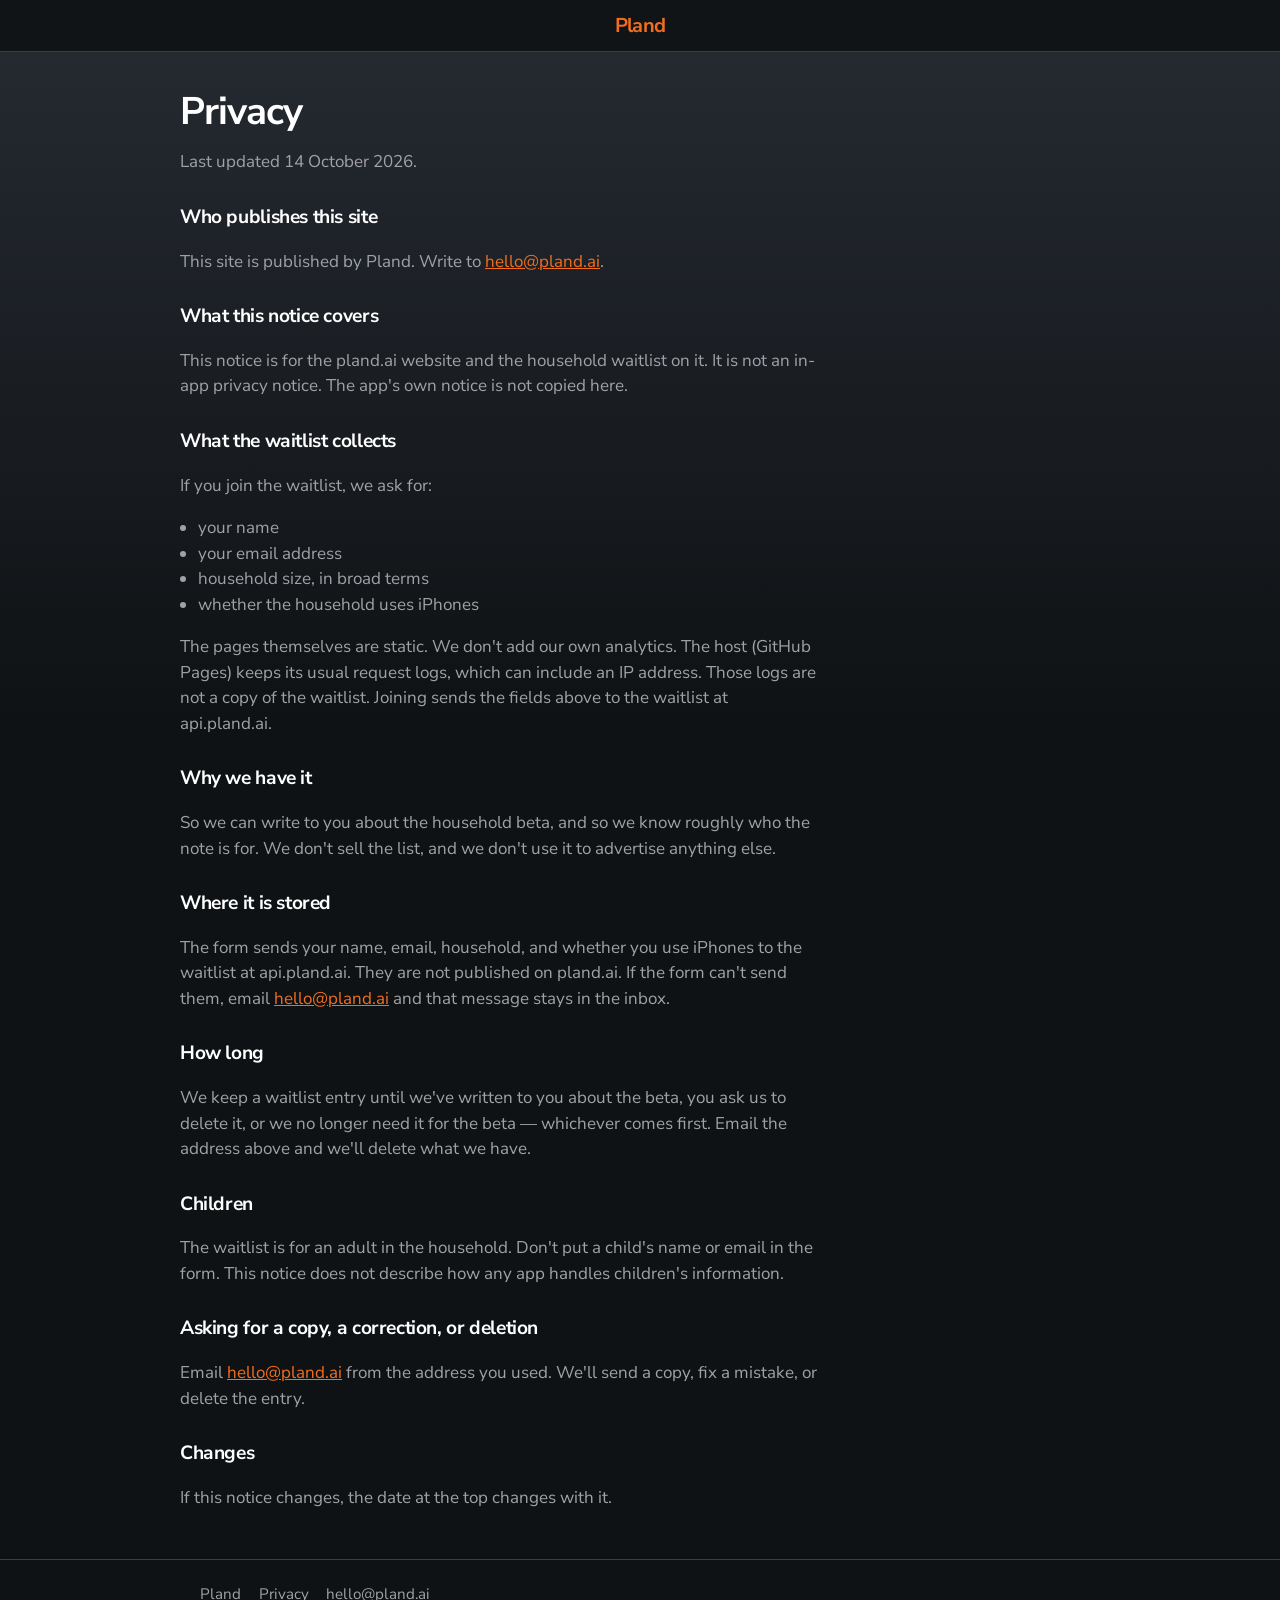
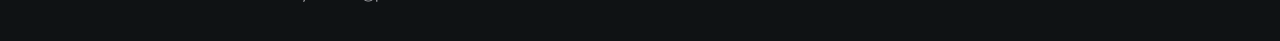
==== privacy/index.html @ 1ae531cd "Post the homepage waitlist to api.pland.ai The form sends name, email, household, and ios as JSON. T" ====
<!DOCTYPE html>
<html lang="en">
<head>
  <meta charset="UTF-8" />
  <meta name="viewport" content="width=device-width, initial-scale=1" />
  <title>Privacy — Pland</title>
  <meta name="description" content="Privacy notice for the pland.ai website and the household waitlist." />
  <meta name="theme-color" content="#0f1214" />
  <meta name="referrer" content="strict-origin-when-cross-origin" />
  <!-- frame-ancestors is ignored in a meta tag, so this does not stop framing. -->
  <meta http-equiv="Content-Security-Policy" content="default-src 'self'; script-src 'self'; style-src 'self'; img-src 'self' data:; connect-src 'self' https://api.pland.ai; form-action 'self' mailto: https://api.pland.ai; base-uri 'self'; object-src 'none'; frame-ancestors 'none'" />
  <link rel="canonical" href="https://pland.ai/privacy/" />
  <link rel="stylesheet" href="/site.css" />
</head>
<body>
  <header>
    <div class="wrap">
      <a class="logo" href="/">Pland</a>
    </div>
  </header>

  <main class="wrap prose">
    <h1>Privacy</h1>
    <p>Last updated 14 October 2026.</p>

    <h2>Who publishes this site</h2>
    <p>This site is published by Pland. Write to <a href="mailto:hello@pland.ai">hello@pland.ai</a>.</p>

    <h2>What this notice covers</h2>
    <p>This notice is for the pland.ai website and the household waitlist on it. It is not an in-app privacy notice. The app's own notice is not copied here.</p>

    <h2>What the waitlist collects</h2>
    <p>If you join the waitlist, we ask for:</p>
    <ul>
      <li>your name</li>
      <li>your email address</li>
      <li>household size, in broad terms</li>
      <li>whether the household uses iPhones</li>
    </ul>
    <p>The pages themselves are static. We don't add our own analytics. The host (GitHub Pages) keeps its usual request logs, which can include an IP address. Those logs are not a copy of the waitlist. Joining sends the fields above to the waitlist at api.pland.ai.</p>

    <h2>Why we have it</h2>
    <p>So we can write to you about the household beta, and so we know roughly who the note is for. We don't sell the list, and we don't use it to advertise anything else.</p>

    <h2>Where it is stored</h2>
    <p>The form sends your name, email, household, and whether you use iPhones to the waitlist at api.pland.ai. They are not published on pland.ai. If the form can't send them, email <a href="mailto:hello@pland.ai">hello@pland.ai</a> and that message stays in the inbox.</p>

    <h2>How long</h2>
    <p>We keep a waitlist entry until we've written to you about the beta, you ask us to delete it, or we no longer need it for the beta — whichever comes first. Email the address above and we'll delete what we have.</p>

    <h2>Children</h2>
    <p>The waitlist is for an adult in the household. Don't put a child's name or email in the form. This notice does not describe how any app handles children's information.</p>

    <h2>Asking for a copy, a correction, or deletion</h2>
    <p>Email <a href="mailto:hello@pland.ai">hello@pland.ai</a> from the address you used. We'll send a copy, fix a mistake, or delete the entry.</p>

    <h2>Changes</h2>
    <p>If this notice changes, the date at the top changes with it.</p>
  </main>

  <footer>
    <div class="wrap footer-row">
      <span>Pland</span>
      <a href="/privacy/">Privacy</a>
      <a href="mailto:hello@pland.ai">hello@pland.ai</a>
    </div>
  </footer>
</body>
</html>
---- site.css ----
@font-face {
  font-family: "Nunito Sans";
  font-style: normal;
  font-weight: 400 700;
  font-display: swap;
  src: url("/fonts/nunito-sans-latin-ext.woff2") format("woff2");
  unicode-range: U+0100-02BA, U+02BD-02C5, U+02C7-02CC, U+02CE-02D7, U+02DD-02FF, U+0304, U+0308, U+0329, U+1D00-1DBF, U+1E00-1E9F, U+1EF2-1EFF, U+2020, U+20A0-20AB, U+20AD-20C4, U+2113, U+2C60-2C7F, U+A720-A7FF;
}
@font-face {
  font-family: "Nunito Sans";
  font-style: normal;
  font-weight: 400 700;
  font-display: swap;
  src: url("/fonts/nunito-sans-latin.woff2") format("woff2");
  unicode-range: U+0000-00FF, U+0131, U+0152-0153, U+02BB-02BC, U+02C6, U+02DA, U+02DC, U+0304, U+0308, U+0329, U+2000-206F, U+20AC, U+2122, U+2191, U+2193, U+2212, U+2215, U+FEFF, U+FFFD;
}

:root {
  color-scheme: dark;
  --bg: #0f1214;
  --bg-elevated: #161a1f;
  --bg-card: #292e36;
  --border: #383d47;
  --text: #ffffff;
  --muted: #a1a1a6;
  --accent: #f26e1f;
  --accent-hover: #faa84d;
  --accent-ink: #1a120c;
  --physical: #33b36b;
  --mental: #3873d6;
  --financial: #f5c729;
  --radius: 20px;
  --max: 920px;
  --header: 3.25rem;
  --font: "Avenir Next", Avenir, "Nunito Sans", -apple-system, system-ui, sans-serif;
}

* { box-sizing: border-box; }
html { scroll-behavior: smooth; }
body {
  margin: 0;
  font-family: var(--font);
  background: linear-gradient(180deg, #262b33 0, var(--bg) 720px) no-repeat, var(--bg);
  color: var(--text);
  line-height: 1.5;
  font-size: 17px;
  -webkit-font-smoothing: antialiased;
}
img { max-width: 100%; height: auto; display: block; }
a { color: var(--accent); }
a:hover { color: var(--accent-hover); }
:focus-visible {
  outline: 2px solid var(--accent-hover);
  outline-offset: 3px;
}

.wrap { max-width: var(--max); margin: 0 auto; padding: 0 1.25rem; }

header {
  height: var(--header);
  display: flex;
  align-items: center;
  position: sticky;
  top: 0;
  z-index: 5;
  background: rgba(15, 18, 20, 0.9);
  backdrop-filter: blur(10px);
  border-bottom: 1px solid var(--border);
}
.logo {
  font-weight: 700;
  font-size: 1.25rem;
  letter-spacing: -0.03em;
  color: var(--accent);
  text-decoration: none;
}
.logo:hover { color: var(--accent-hover); text-decoration: none; }

h1 {
  margin: 0 0 0.85rem;
  font-size: clamp(1.9rem, 4.4vw, 3.2rem);
  line-height: 1.05;
  letter-spacing: -0.025em;
  font-weight: 700;
}
h2 {
  margin: 1.75rem 0 0.45rem;
  font-size: 1.35rem;
  letter-spacing: -0.02em;
  font-weight: 700;
}
h3 { margin: 0 0 0.35rem; font-size: 1.05rem; font-weight: 700; }

.hero {
  min-height: calc(100dvh - var(--header));
  display: flex;
  align-items: center;
  padding: 0.75rem 0 1rem;
}
.hero-grid {
  width: 100%;
  display: grid;
  grid-template-areas:
    "copy"
    "shot"
    "cta";
  justify-items: start;
  gap: 0.85rem 2rem;
}
.hero-copy { grid-area: copy; max-width: 38rem; }
.hero-shot {
  grid-area: shot;
  width: 186px;
  justify-self: center;
  border-radius: 26px;
  box-shadow: 0 0 0 5px #050505, 0 0 0 6px var(--border), 0 18px 40px rgba(0, 0, 0, 0.45);
}
.hero-cta { grid-area: cta; }
.dek {
  margin: 0 0 0.55rem;
  color: var(--muted);
  font-size: 1.02rem;
  line-height: 1.4;
  max-width: 38rem;
}
.dek + .dek { margin-bottom: 0; }

.btn {
  display: inline-block;
  background: var(--accent);
  color: var(--accent-ink);
  font-weight: 700;
  font-size: 1rem;
  font-family: inherit;
  line-height: 1.2;
  padding: 0.8rem 1.2rem;
  border-radius: 999px;
  border: 0;
  text-decoration: none;
  cursor: pointer;
}
.btn:hover { background: var(--accent-hover); color: var(--accent-ink); text-decoration: none; }
.btn[disabled] { opacity: 0.65; cursor: progress; }

.waitlist, .how, .prose { padding: 2.5rem 0 1rem; }
.waitlist h2, .prose h1 { margin-top: 0; }
.lead { color: var(--muted); margin: 0 0 1.1rem; max-width: 38rem; }

.form-card {
  background: var(--bg-card);
  border: 1px solid var(--border);
  border-radius: var(--radius);
  padding: 1.2rem 1.2rem 1.3rem;
  max-width: 28rem;
}
.form-card label {
  display: block;
  margin: 0.85rem 0 0.3rem;
  font-size: 0.82rem;
  font-weight: 600;
  color: var(--muted);
}
.form-card label:first-of-type { margin-top: 0; }
.form-card input,
.form-card select {
  width: 100%;
  background: var(--bg-elevated);
  border: 1px solid var(--border);
  border-radius: 10px;
  color: var(--text);
  font: inherit;
  font-size: 1rem;
  padding: 0.65rem 0.75rem;
}
.form-card input:focus,
.form-card select:focus { outline: none; border-color: var(--accent); }
.form-actions { margin-top: 1.1rem; }
.form-actions .btn { width: 100%; }
.form-status { margin: 0.9rem 0 0; min-height: 1.4em; }
.form-status.ok { color: var(--text); }
.form-status.err { color: #ffb4ab; }
.fine { margin: 0.9rem 0 0; color: var(--muted); font-size: 0.92rem; }

.how { padding-top: 0.5rem; }
details {
  border-top: 1px solid var(--border);
  padding: 0.35rem 0 2rem;
}
summary {
  cursor: pointer;
  font-weight: 700;
  font-size: 1.05rem;
  padding: 0.9rem 0;
  list-style: none;
}
summary::-webkit-details-marker { display: none; }
summary::after {
  content: " ↓";
  color: var(--accent);
  font-weight: 700;
}
details[open] summary::after { content: " ↑"; }
.position {
  font-size: 1.15rem;
  line-height: 1.45;
  max-width: 36rem;
  margin: 0.2rem 0 0;
}
.dial-grid {
  display: grid;
  gap: 0.75rem;
  margin-top: 0.8rem;
}
.dial-grid article {
  background: var(--bg-card);
  border: 1px solid var(--border);
  border-top: 3px solid var(--edge);
  border-radius: var(--radius);
  padding: 0.95rem 1rem 1rem;
}
.dial-physical { --edge: var(--physical); }
.dial-mental { --edge: var(--mental); }
.dial-financial { --edge: var(--financial); }
.dial-grid h3 { color: var(--edge); }
.dial-grid p, .how-body p, .how-body li { color: var(--muted); }
.how-body p { max-width: 40rem; }
.how-body ul { margin: 0.4rem 0 0; padding-left: 1.15rem; max-width: 40rem; }
.how-body li { margin: 0.28rem 0; }
.for { margin-top: 1.4rem; color: var(--text); }

footer {
  border-top: 1px solid var(--border);
  padding: 1.4rem 0 2.2rem;
  color: var(--muted);
  font-size: 0.95rem;
}
.footer-row {
  display: flex;
  flex-wrap: wrap;
  gap: 0.4rem 1.1rem;
  align-items: center;
}
.footer-row a { color: var(--muted); text-decoration: none; }
.footer-row a:hover { color: var(--text); }

.prose { padding-bottom: 2rem; }
.prose h1 { font-size: clamp(1.8rem, 4vw, 2.4rem); }
.prose h2 { font-size: 1.2rem; }
.prose p, .prose li { color: var(--muted); max-width: 40rem; }
.prose ul { padding-left: 1.15rem; }
.prose code {
  font-family: ui-monospace, SFMono-Regular, Menlo, Consolas, monospace;
  font-size: 0.92em;
  color: var(--accent-hover);
}

@media (min-width: 860px) {
  .hero-grid {
    grid-template-columns: minmax(0, 1.25fr) auto;
    grid-template-areas:
      "copy shot"
      "cta shot";
    align-items: center;
    column-gap: 3rem;
  }
  .hero-shot { width: 270px; justify-self: end; }
  .hero-cta { justify-self: start; }
  .form-actions .btn { width: auto; }
  .dial-grid { grid-template-columns: repeat(3, 1fr); }
}

@media (max-width: 859px) {
  .hero-cta, .hero-cta .btn { width: 100%; text-align: center; }
}

@media (prefers-reduced-motion: reduce) {
  html { scroll-behavior: auto; }
}
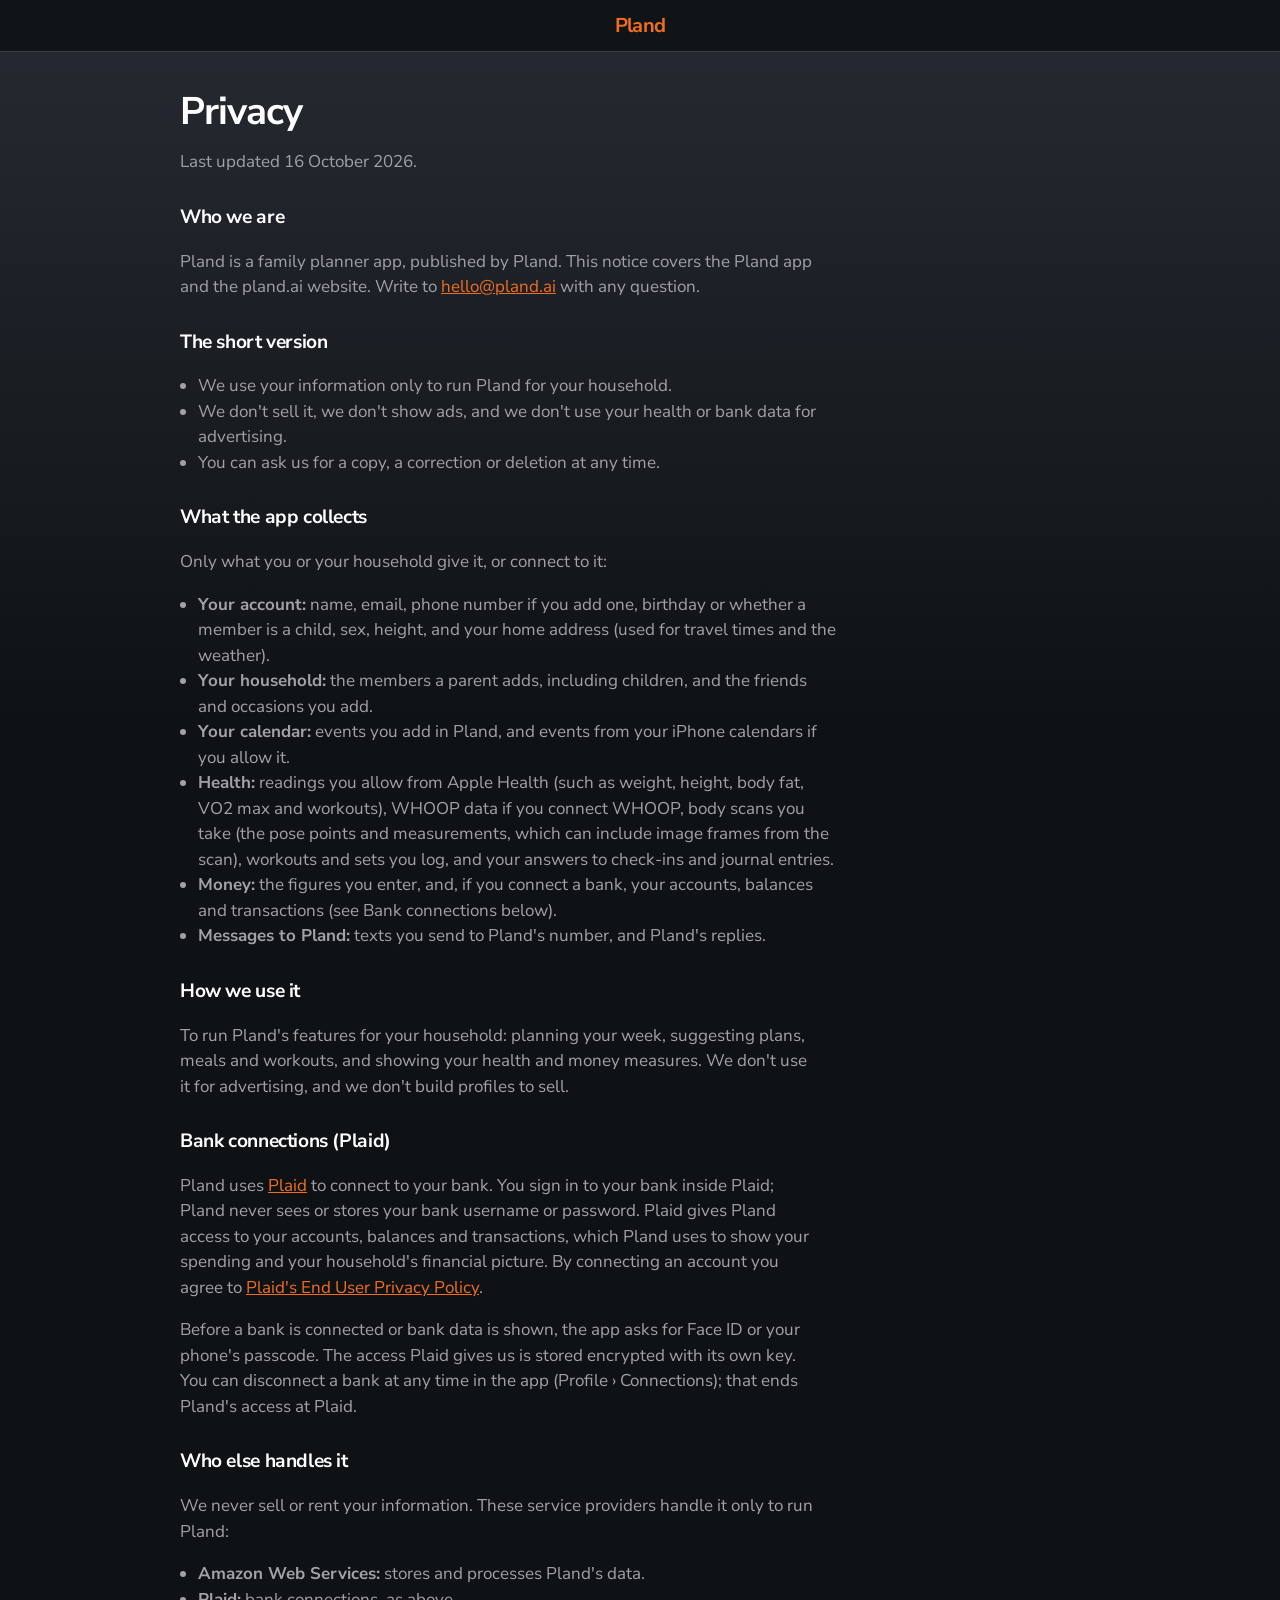
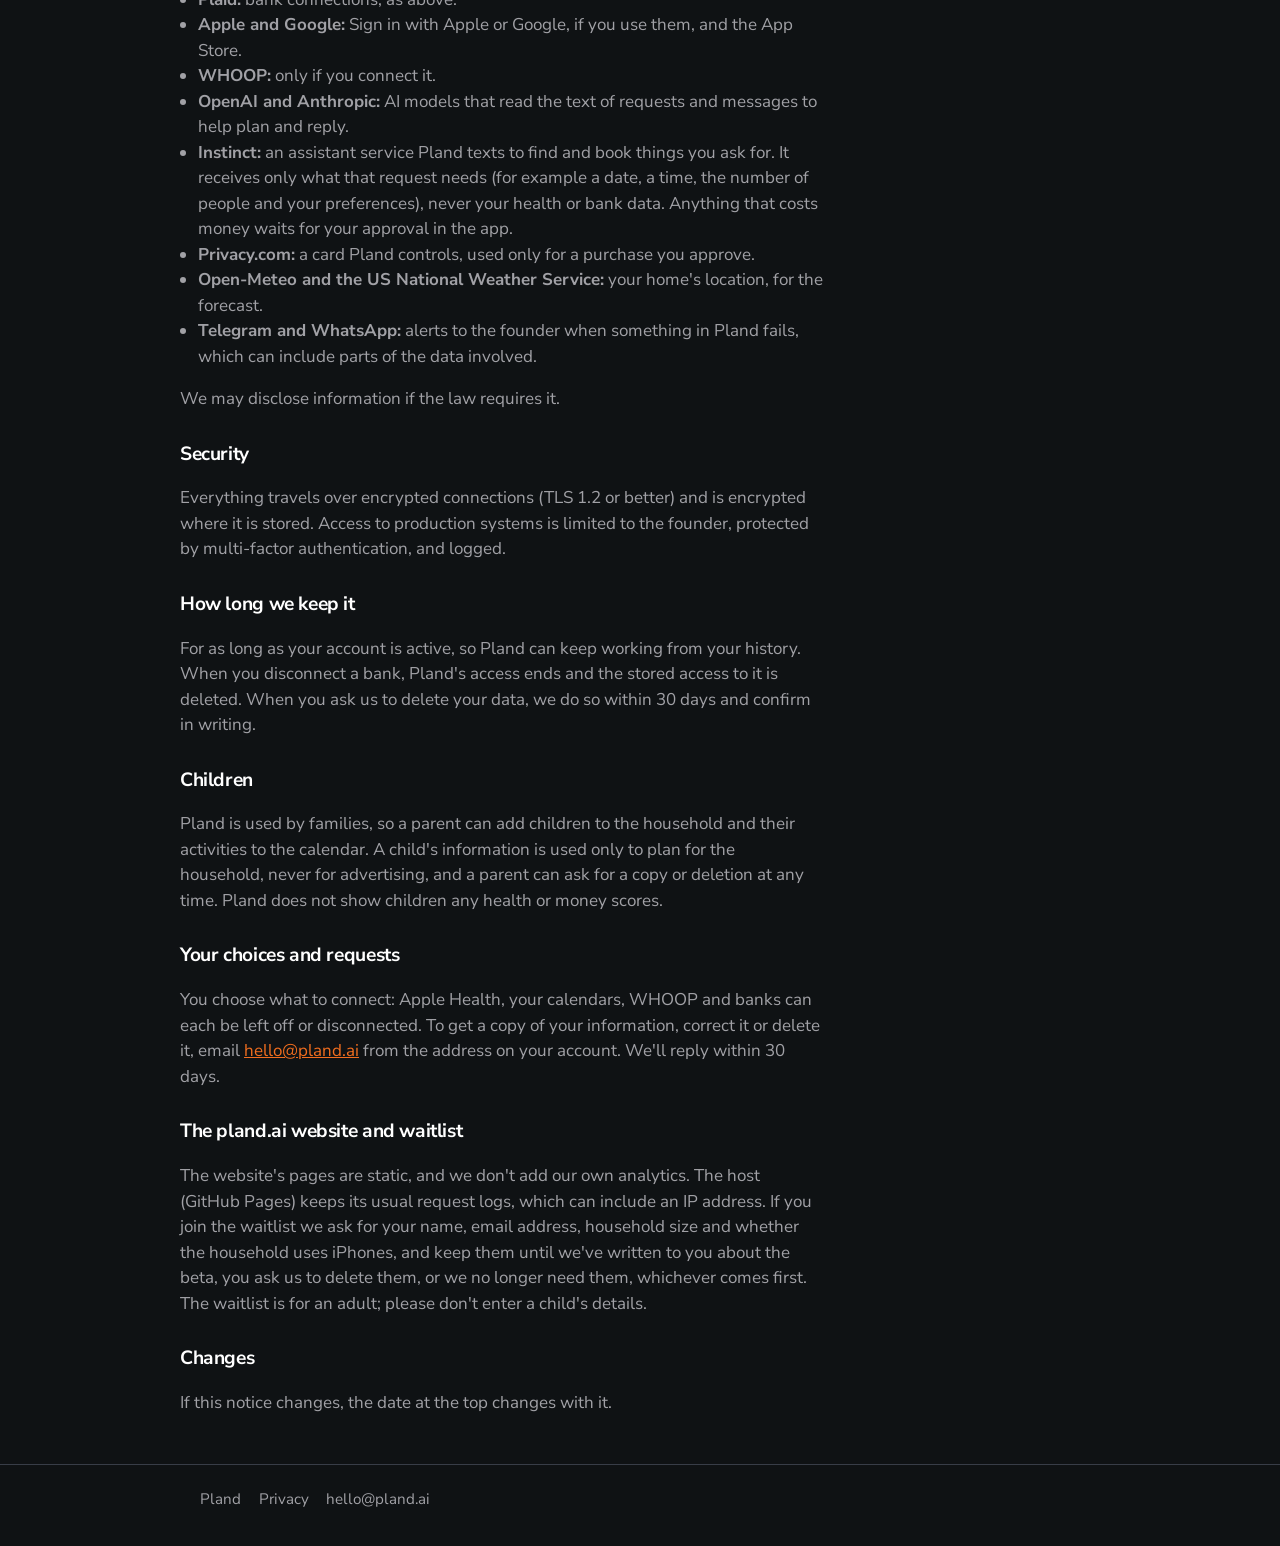
==== commit 1874f794: "Privacy notice covers the Pland app, including bank data through Plaid Plaid's security questionnair" ====
--- a/privacy/index.html
+++ b/privacy/index.html
@@ -4,7 +4,7 @@
   <meta charset="UTF-8" />
   <meta name="viewport" content="width=device-width, initial-scale=1" />
   <title>Privacy — Pland</title>
-  <meta name="description" content="Privacy notice for the pland.ai website and the household waitlist." />
+  <meta name="description" content="How the Pland app and pland.ai handle your information, including bank data connected through Plaid." />
   <meta name="theme-color" content="#0f1214" />
   <meta name="referrer" content="strict-origin-when-cross-origin" />
   <!-- frame-ancestors is ignored in a meta tag, so this does not stop framing. -->
@@ -21,38 +21,65 @@
 
   <main class="wrap prose">
     <h1>Privacy</h1>
-    <p>Last updated 14 October 2026.</p>
+    <p>Last updated 16 October 2026.</p>
 
-    <h2>Who publishes this site</h2>
-    <p>This site is published by Pland. Write to <a href="mailto:hello@pland.ai">hello@pland.ai</a>.</p>
+    <h2>Who we are</h2>
+    <p>Pland is a family planner app, published by Pland. This notice covers the Pland app and the pland.ai website. Write to <a href="mailto:hello@pland.ai">hello@pland.ai</a> with any question.</p>
 
-    <h2>What this notice covers</h2>
-    <p>This notice is for the pland.ai website and the household waitlist on it. It is not an in-app privacy notice. The app's own notice is not copied here.</p>
+    <h2>The short version</h2>
+    <ul>
+      <li>We use your information only to run Pland for your household.</li>
+      <li>We don't sell it, we don't show ads, and we don't use your health or bank data for advertising.</li>
+      <li>You can ask us for a copy, a correction or deletion at any time.</li>
+    </ul>
 
-    <h2>What the waitlist collects</h2>
-    <p>If you join the waitlist, we ask for:</p>
+    <h2>What the app collects</h2>
+    <p>Only what you or your household give it, or connect to it:</p>
     <ul>
-      <li>your name</li>
-      <li>your email address</li>
-      <li>household size, in broad terms</li>
-      <li>whether the household uses iPhones</li>
+      <li><strong>Your account:</strong> name, email, phone number if you add one, birthday or whether a member is a child, sex, height, and your home address (used for travel times and the weather).</li>
+      <li><strong>Your household:</strong> the members a parent adds, including children, and the friends and occasions you add.</li>
+      <li><strong>Your calendar:</strong> events you add in Pland, and events from your iPhone calendars if you allow it.</li>
+      <li><strong>Health:</strong> readings you allow from Apple Health (such as weight, height, body fat, VO2 max and workouts), WHOOP data if you connect WHOOP, body scans you take (the pose points and measurements, which can include image frames from the scan), workouts and sets you log, and your answers to check-ins and journal entries.</li>
+      <li><strong>Money:</strong> the figures you enter, and, if you connect a bank, your accounts, balances and transactions (see Bank connections below).</li>
+      <li><strong>Messages to Pland:</strong> texts you send to Pland's number, and Pland's replies.</li>
     </ul>
-    <p>The pages themselves are static. We don't add our own analytics. The host (GitHub Pages) keeps its usual request logs, which can include an IP address. Those logs are not a copy of the waitlist. Joining sends the fields above to the waitlist at api.pland.ai.</p>
 
-    <h2>Why we have it</h2>
-    <p>So we can write to you about the household beta, and so we know roughly who the note is for. We don't sell the list, and we don't use it to advertise anything else.</p>
+    <h2>How we use it</h2>
+    <p>To run Pland's features for your household: planning your week, suggesting plans, meals and workouts, and showing your health and money measures. We don't use it for advertising, and we don't build profiles to sell.</p>
 
-    <h2>Where it is stored</h2>
-    <p>The form sends your name, email, household, and whether you use iPhones to the waitlist at api.pland.ai. They are not published on pland.ai. If the form can't send them, email <a href="mailto:hello@pland.ai">hello@pland.ai</a> and that message stays in the inbox.</p>
+    <h2>Bank connections (Plaid)</h2>
+    <p>Pland uses <a href="https://plaid.com">Plaid</a> to connect to your bank. You sign in to your bank inside Plaid; Pland never sees or stores your bank username or password. Plaid gives Pland access to your accounts, balances and transactions, which Pland uses to show your spending and your household's financial picture. By connecting an account you agree to <a href="https://plaid.com/legal/#end-user-privacy-policy">Plaid's End User Privacy Policy</a>.</p>
+    <p>Before a bank is connected or bank data is shown, the app asks for Face ID or your phone's passcode. The access Plaid gives us is stored encrypted with its own key. You can disconnect a bank at any time in the app (Profile › Connections); that ends Pland's access at Plaid.</p>
 
-    <h2>How long</h2>
-    <p>We keep a waitlist entry until we've written to you about the beta, you ask us to delete it, or we no longer need it for the beta — whichever comes first. Email the address above and we'll delete what we have.</p>
+    <h2>Who else handles it</h2>
+    <p>We never sell or rent your information. These service providers handle it only to run Pland:</p>
+    <ul>
+      <li><strong>Amazon Web Services:</strong> stores and processes Pland's data.</li>
+      <li><strong>Plaid:</strong> bank connections, as above.</li>
+      <li><strong>Apple and Google:</strong> Sign in with Apple or Google, if you use them, and the App Store.</li>
+      <li><strong>WHOOP:</strong> only if you connect it.</li>
+      <li><strong>OpenAI and Anthropic:</strong> AI models that read the text of requests and messages to help plan and reply.</li>
+      <li><strong>Instinct:</strong> an assistant service Pland texts to find and book things you ask for. It receives only what that request needs (for example a date, a time, the number of people and your preferences), never your health or bank data. Anything that costs money waits for your approval in the app.</li>
+      <li><strong>Privacy.com:</strong> a card Pland controls, used only for a purchase you approve.</li>
+      <li><strong>Open-Meteo and the US National Weather Service:</strong> your home's location, for the forecast.</li>
+      <li><strong>Telegram and WhatsApp:</strong> alerts to the founder when something in Pland fails, which can include parts of the data involved.</li>
+    </ul>
+    <p>We may disclose information if the law requires it.</p>
+
+    <h2>Security</h2>
+    <p>Everything travels over encrypted connections (TLS 1.2 or better) and is encrypted where it is stored. Access to production systems is limited to the founder, protected by multi-factor authentication, and logged.</p>
+
+    <h2>How long we keep it</h2>
+    <p>For as long as your account is active, so Pland can keep working from your history. When you disconnect a bank, Pland's access ends and the stored access to it is deleted. When you ask us to delete your data, we do so within 30 days and confirm in writing.</p>
 
     <h2>Children</h2>
-    <p>The waitlist is for an adult in the household. Don't put a child's name or email in the form. This notice does not describe how any app handles children's information.</p>
+    <p>Pland is used by families, so a parent can add children to the household and their activities to the calendar. A child's information is used only to plan for the household, never for advertising, and a parent can ask for a copy or deletion at any time. Pland does not show children any health or money scores.</p>
 
-    <h2>Asking for a copy, a correction, or deletion</h2>
-    <p>Email <a href="mailto:hello@pland.ai">hello@pland.ai</a> from the address you used. We'll send a copy, fix a mistake, or delete the entry.</p>
+    <h2>Your choices and requests</h2>
+    <p>You choose what to connect: Apple Health, your calendars, WHOOP and banks can each be left off or disconnected. To get a copy of your information, correct it or delete it, email <a href="mailto:hello@pland.ai">hello@pland.ai</a> from the address on your account. We'll reply within 30 days.</p>
+
+    <h2>The pland.ai website and waitlist</h2>
+    <p>The website's pages are static, and we don't add our own analytics. The host (GitHub Pages) keeps its usual request logs, which can include an IP address. If you join the waitlist we ask for your name, email address, household size and whether the household uses iPhones, and keep them until we've written to you about the beta, you ask us to delete them, or we no longer need them, whichever comes first. The waitlist is for an adult; please don't enter a child's details.</p>
 
     <h2>Changes</h2>
     <p>If this notice changes, the date at the top changes with it.</p>
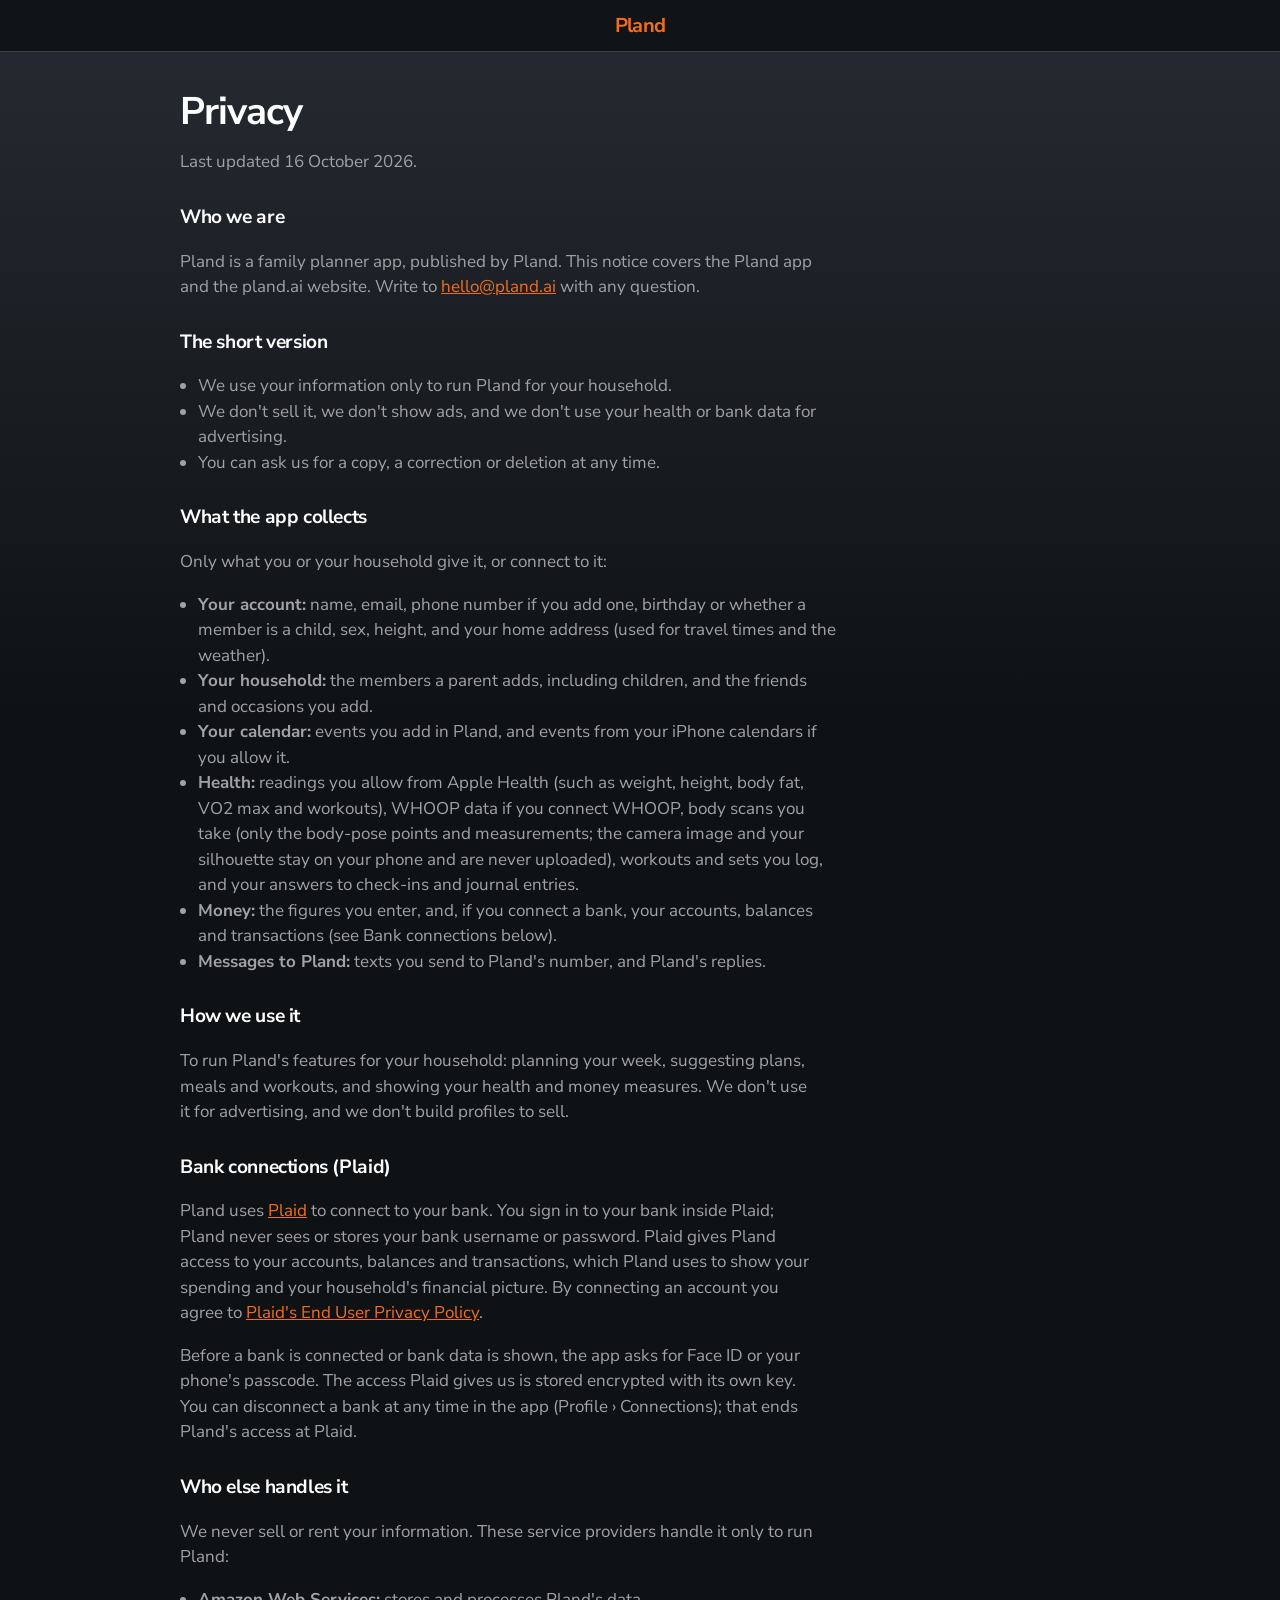
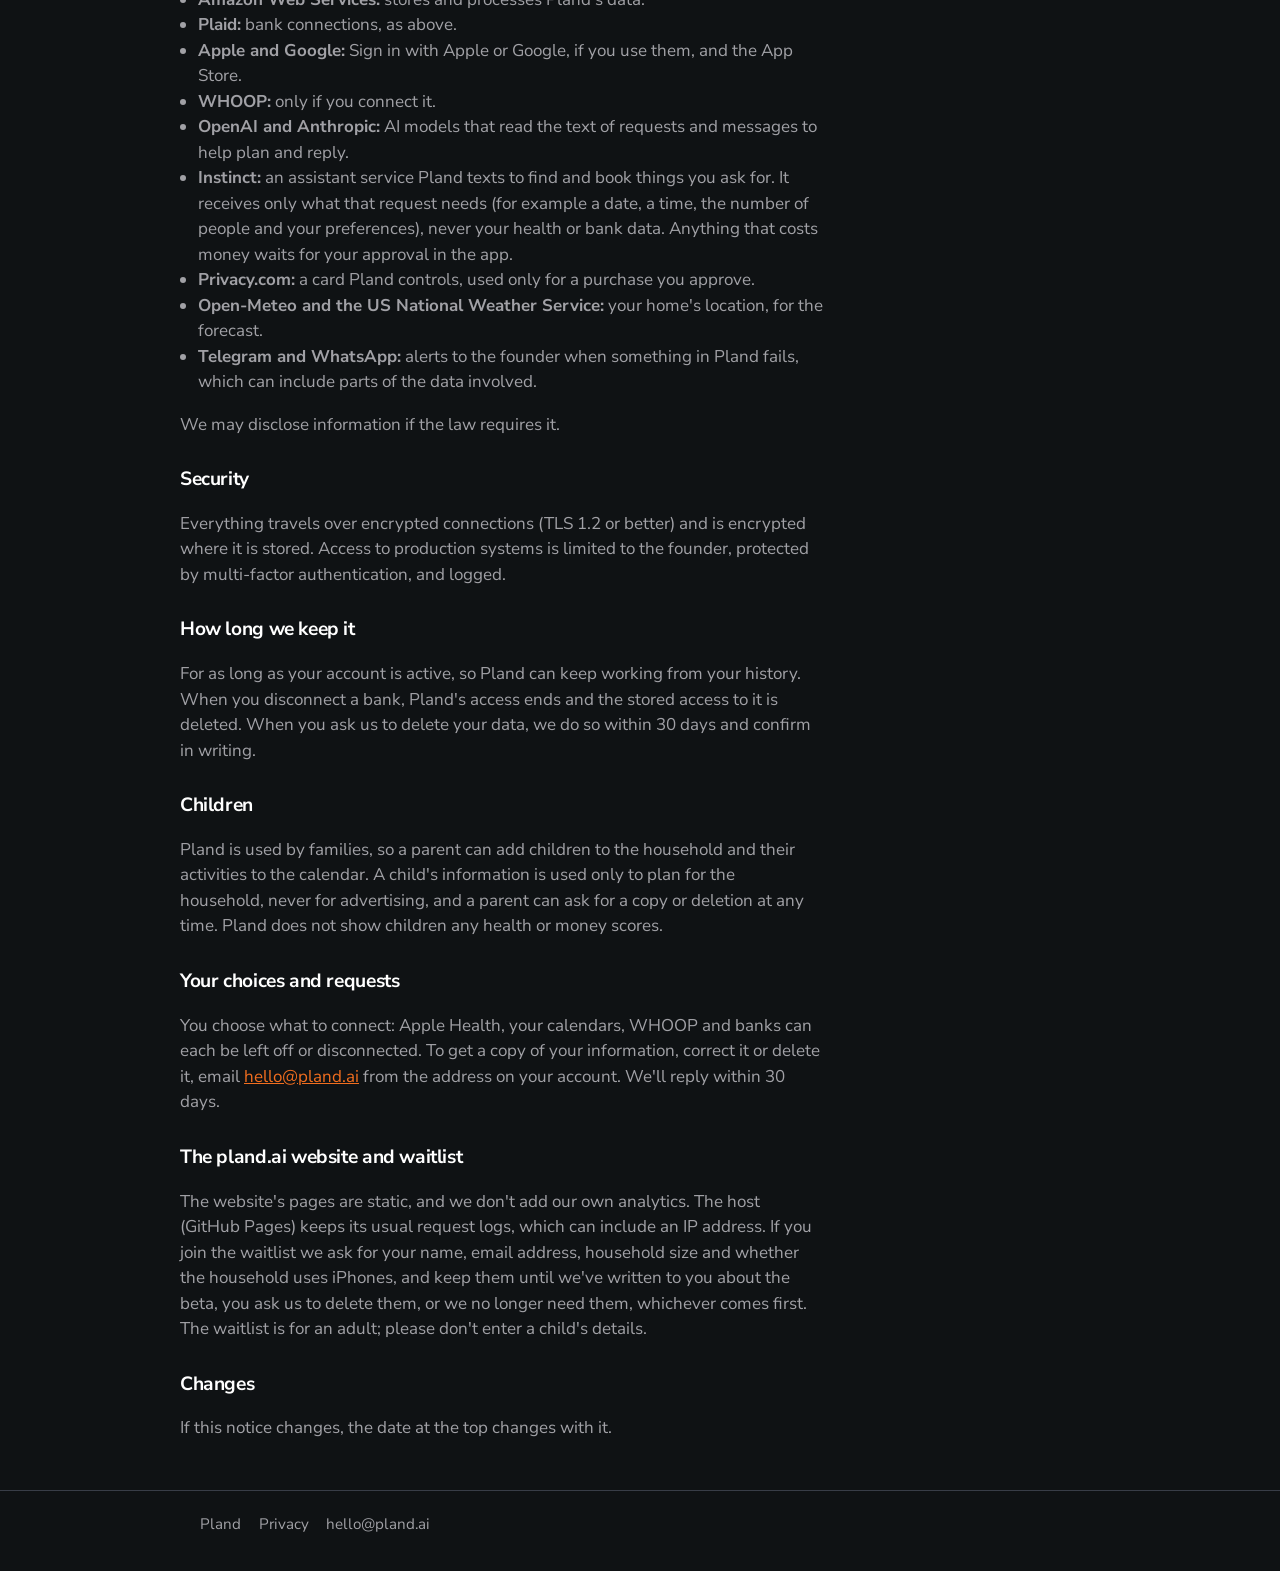
==== commit 7241e308: "Body scans: points and measurements only; no image leaves the phone Checked against the app (Will as" ====
--- a/privacy/index.html
+++ b/privacy/index.html
@@ -39,7 +39,7 @@
       <li><strong>Your account:</strong> name, email, phone number if you add one, birthday or whether a member is a child, sex, height, and your home address (used for travel times and the weather).</li>
       <li><strong>Your household:</strong> the members a parent adds, including children, and the friends and occasions you add.</li>
       <li><strong>Your calendar:</strong> events you add in Pland, and events from your iPhone calendars if you allow it.</li>
-      <li><strong>Health:</strong> readings you allow from Apple Health (such as weight, height, body fat, VO2 max and workouts), WHOOP data if you connect WHOOP, body scans you take (the pose points and measurements, which can include image frames from the scan), workouts and sets you log, and your answers to check-ins and journal entries.</li>
+      <li><strong>Health:</strong> readings you allow from Apple Health (such as weight, height, body fat, VO2 max and workouts), WHOOP data if you connect WHOOP, body scans you take (only the body-pose points and measurements; the camera image and your silhouette stay on your phone and are never uploaded), workouts and sets you log, and your answers to check-ins and journal entries.</li>
       <li><strong>Money:</strong> the figures you enter, and, if you connect a bank, your accounts, balances and transactions (see Bank connections below).</li>
       <li><strong>Messages to Pland:</strong> texts you send to Pland's number, and Pland's replies.</li>
     </ul>
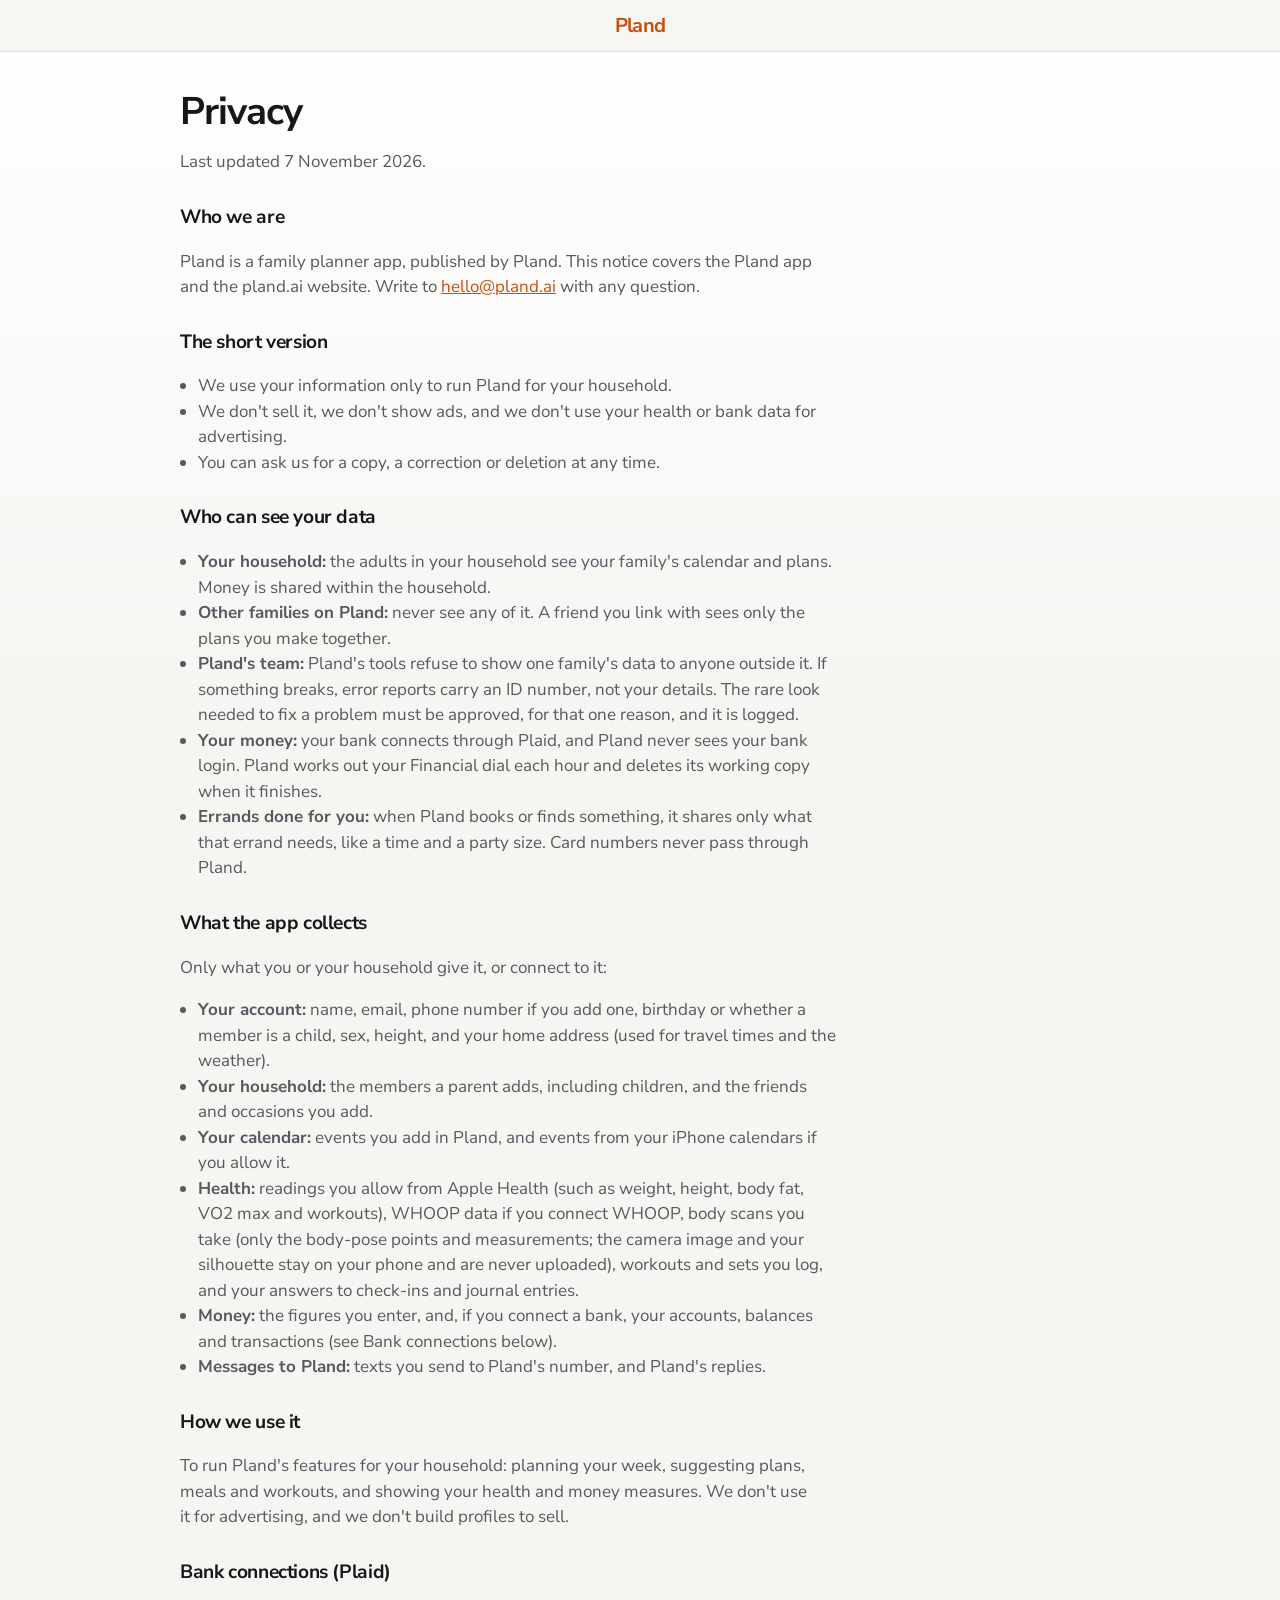
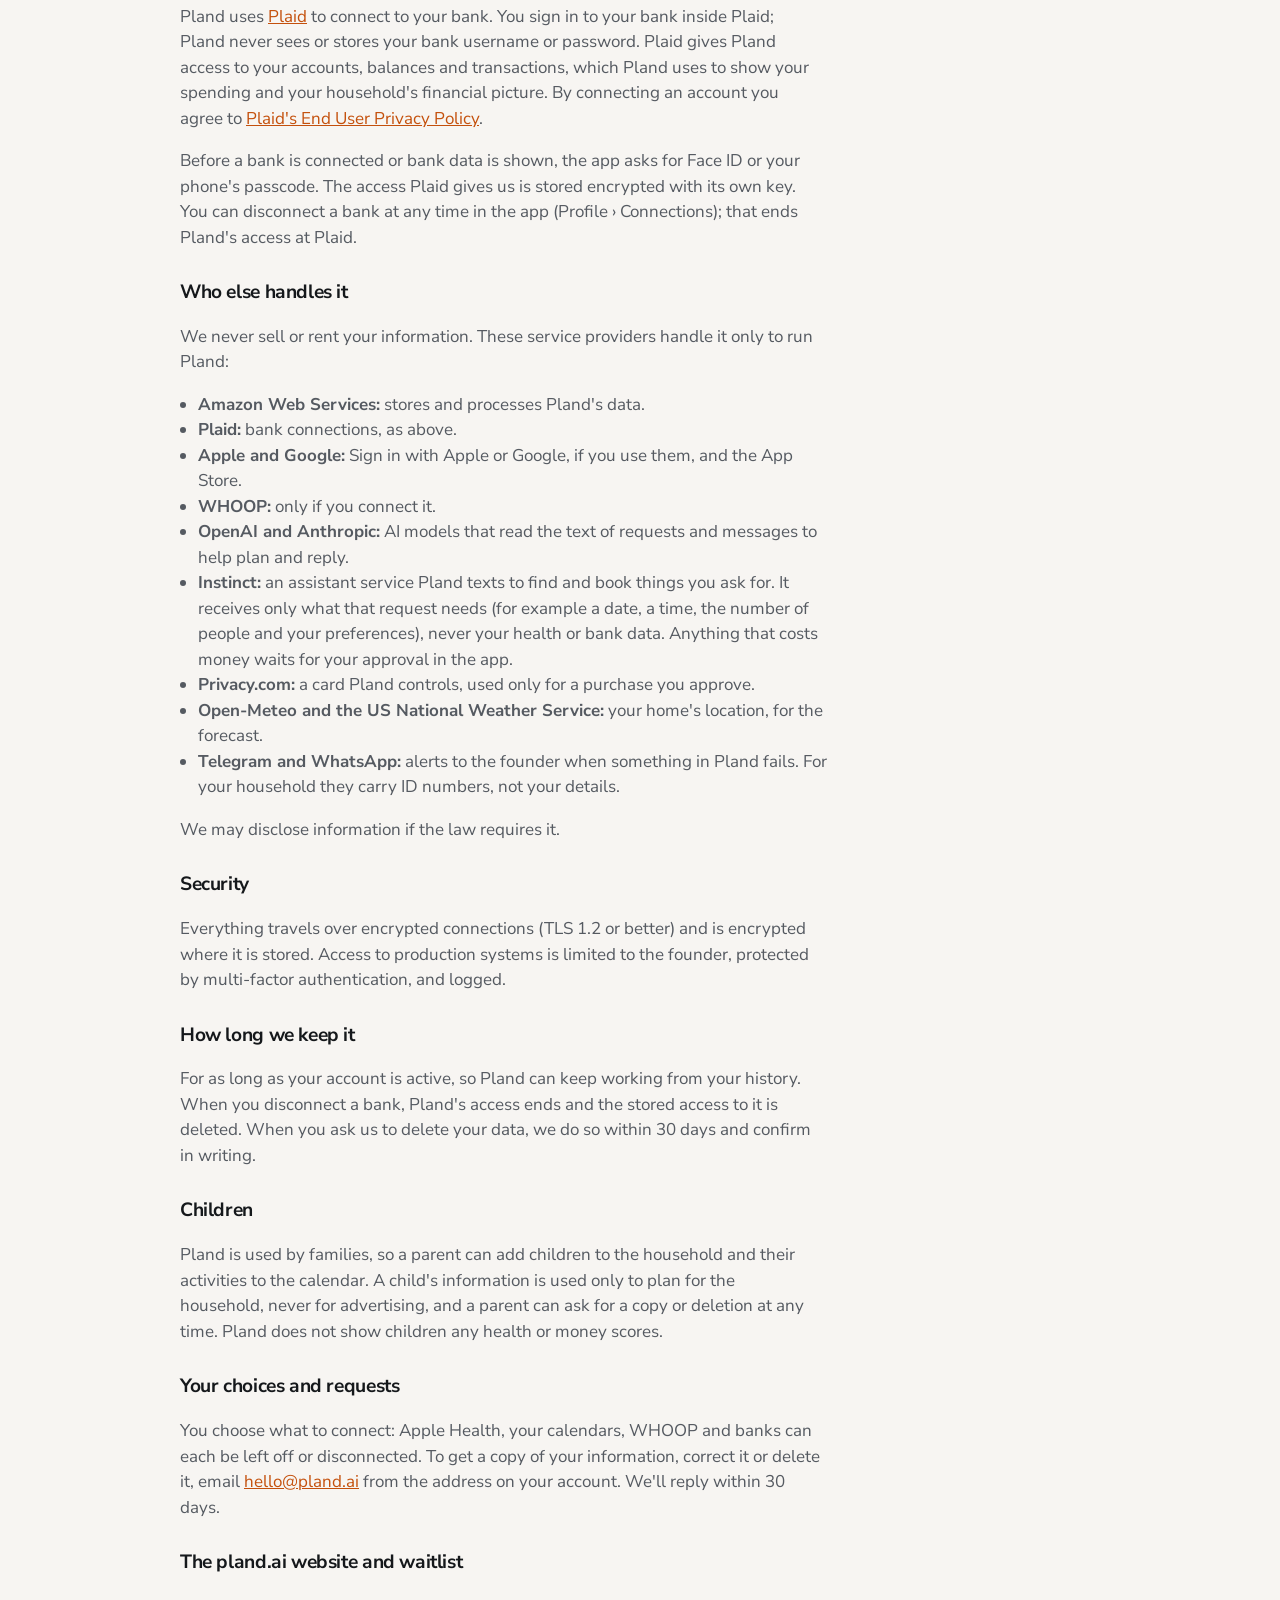
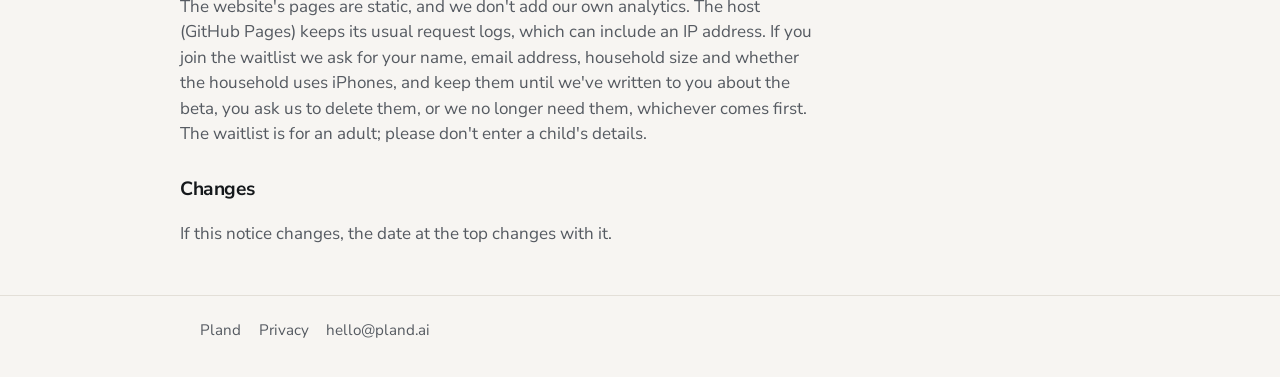
==== commit ac3f1a4e: "Privacy: who can see your data, in plain words. Will, 2026-11-07, about friends joining Pland: "What" ====
--- a/privacy/index.html
+++ b/privacy/index.html
@@ -21,7 +21,7 @@
 
   <main class="wrap prose">
     <h1>Privacy</h1>
-    <p>Last updated 16 October 2026.</p>
+    <p>Last updated 7 November 2026.</p>
 
     <h2>Who we are</h2>
     <p>Pland is a family planner app, published by Pland. This notice covers the Pland app and the pland.ai website. Write to <a href="mailto:hello@pland.ai">hello@pland.ai</a> with any question.</p>
@@ -31,6 +31,15 @@
       <li>We use your information only to run Pland for your household.</li>
       <li>We don't sell it, we don't show ads, and we don't use your health or bank data for advertising.</li>
       <li>You can ask us for a copy, a correction or deletion at any time.</li>
+    </ul>
+
+    <h2 id="who">Who can see your data</h2>
+    <ul>
+      <li><strong>Your household:</strong> the adults in your household see your family's calendar and plans. Money is shared within the household.</li>
+      <li><strong>Other families on Pland:</strong> never see any of it. A friend you link with sees only the plans you make together.</li>
+      <li><strong>Pland's team:</strong> Pland's tools refuse to show one family's data to anyone outside it. If something breaks, error reports carry an ID number, not your details. The rare look needed to fix a problem must be approved, for that one reason, and it is logged.</li>
+      <li><strong>Your money:</strong> your bank connects through Plaid, and Pland never sees your bank login. Pland works out your Financial dial each hour and deletes its working copy when it finishes.</li>
+      <li><strong>Errands done for you:</strong> when Pland books or finds something, it shares only what that errand needs, like a time and a party size. Card numbers never pass through Pland.</li>
     </ul>
 
     <h2>What the app collects</h2>
@@ -62,7 +71,7 @@
       <li><strong>Instinct:</strong> an assistant service Pland texts to find and book things you ask for. It receives only what that request needs (for example a date, a time, the number of people and your preferences), never your health or bank data. Anything that costs money waits for your approval in the app.</li>
       <li><strong>Privacy.com:</strong> a card Pland controls, used only for a purchase you approve.</li>
       <li><strong>Open-Meteo and the US National Weather Service:</strong> your home's location, for the forecast.</li>
-      <li><strong>Telegram and WhatsApp:</strong> alerts to the founder when something in Pland fails, which can include parts of the data involved.</li>
+      <li><strong>Telegram and WhatsApp:</strong> alerts to the founder when something in Pland fails. For your household they carry ID numbers, not your details.</li>
     </ul>
     <p>We may disclose information if the law requires it.</p>
 
--- a/site.css
+++ b/site.css
@@ -3,7 +3,7 @@
   font-style: normal;
   font-weight: 400 700;
   font-display: swap;
-  src: url("/fonts/nunito-sans-latin-ext.woff2") format("woff2");
+  src: url("fonts/nunito-sans-latin-ext.woff2") format("woff2");
   unicode-range: U+0100-02BA, U+02BD-02C5, U+02C7-02CC, U+02CE-02D7, U+02DD-02FF, U+0304, U+0308, U+0329, U+1D00-1DBF, U+1E00-1E9F, U+1EF2-1EFF, U+2020, U+20A0-20AB, U+20AD-20C4, U+2113, U+2C60-2C7F, U+A720-A7FF;
 }
 @font-face {
@@ -11,7 +11,7 @@
   font-style: normal;
   font-weight: 400 700;
   font-display: swap;
-  src: url("/fonts/nunito-sans-latin.woff2") format("woff2");
+  src: url("fonts/nunito-sans-latin.woff2") format("woff2");
   unicode-range: U+0000-00FF, U+0131, U+0152-0153, U+02BB-02BC, U+02C6, U+02DA, U+02DC, U+0304, U+0308, U+0329, U+2000-206F, U+20AC, U+2122, U+2191, U+2193, U+2212, U+2215, U+FEFF, U+FFFD;
 }
 
@@ -276,3 +276,222 @@
 @media (prefers-reduced-motion: reduce) {
   html { scroll-behavior: auto; }
 }
+
+/* Landing sections */
+.eyebrow, .kicker {
+  margin: 0 0 0.6rem;
+  font-size: 0.8rem;
+  font-weight: 700;
+  letter-spacing: 0.08em;
+  text-transform: uppercase;
+  color: var(--accent);
+}
+.link-more {
+  display: inline-block;
+  margin-left: 1rem;
+  font-weight: 600;
+  color: var(--muted);
+  text-decoration: none;
+}
+.link-more:hover { color: var(--text); }
+.band { padding: 4.5rem 0 1rem; }
+.band h2 {
+  margin: 0 0 0.7rem;
+  font-size: clamp(1.55rem, 3vw, 2.2rem);
+  line-height: 1.12;
+  letter-spacing: -0.025em;
+}
+.band .lead { font-size: 1.05rem; max-width: 40rem; }
+.dial { background: var(--bg-card); }
+.dial p { margin: 0; }
+.note { color: var(--muted); max-width: 40rem; margin: 1.2rem 0 0; }
+.feature-row {
+  display: grid;
+  gap: 1.5rem;
+  align-items: center;
+  padding: 2rem 0;
+  border-top: 1px solid var(--border);
+}
+.feature-row:first-of-type { margin-top: 1.4rem; }
+.feature-copy h3 { font-size: 1.25rem; margin-bottom: 0.6rem; }
+.tag-physical { color: var(--physical); }
+.tag-mental { color: var(--mental-text); }
+.tag-food { color: var(--accent); }
+.tag-plan { color: var(--financial-text); }
+.ticks { list-style: none; margin: 0; padding: 0; }
+.ticks li {
+  position: relative;
+  padding-left: 1.3rem;
+  margin: 0 0 0.7rem;
+  color: var(--muted);
+}
+.ticks li::before {
+  content: "";
+  position: absolute;
+  left: 0;
+  top: 0.6em;
+  width: 0.45rem;
+  height: 0.45rem;
+  border-radius: 50%;
+  background: var(--accent);
+}
+.ticks strong { color: var(--text); font-weight: 700; }
+.feature-shot { justify-self: center; }
+.feature-shot.phone {
+  width: 220px;
+  border-radius: 26px;
+  box-shadow: 0 0 0 5px #050505, 0 0 0 6px var(--border), 0 18px 40px rgba(0, 0, 0, 0.35);
+}
+.feature-shot.crop {
+  width: 100%;
+  max-width: 340px;
+  border-radius: 18px;
+  border: 1px solid var(--border);
+  box-shadow: 0 14px 34px rgba(0, 0, 0, 0.3);
+}
+.rolling {
+  margin-top: 1rem;
+  padding: 1.1rem 1.2rem;
+  border: 1px dashed var(--border-strong);
+  border-radius: var(--radius);
+}
+.rolling h3 { color: var(--muted); font-size: 0.85rem; letter-spacing: 0.08em; text-transform: uppercase; }
+.rolling p { margin: 0; color: var(--muted); max-width: 40rem; }
+.steps { display: grid; gap: 0.75rem; margin-top: 1.4rem; }
+.steps article {
+  background: var(--bg-card);
+  border: 1px solid var(--border);
+  border-radius: var(--radius);
+  padding: 1.1rem 1.15rem 1.2rem;
+}
+.steps p { margin: 0; color: var(--muted); }
+.step-n {
+  display: inline-grid;
+  place-items: center;
+  width: 1.7rem;
+  height: 1.7rem;
+  margin-bottom: 0.6rem;
+  border-radius: 50%;
+  background: var(--accent);
+  color: var(--accent-ink);
+  font-weight: 700;
+  font-size: 0.9rem;
+}
+.vision .wrap {
+  border-radius: 28px;
+  padding-top: 2.4rem;
+  padding-bottom: 2.4rem;
+  background: var(--vision-bg);
+  border: 1px solid var(--border);
+}
+.vision h2 { max-width: 36rem; }
+.waitlist.band { padding-bottom: 4rem; }
+.waitlist-grid { display: grid; gap: 1.5rem; }
+.waitlist-grid .form-card { max-width: none; }
+.waitlist-grid .fine { margin-top: 0; }
+
+@media (min-width: 860px) {
+  .feature-row { grid-template-columns: minmax(0, 1.3fr) minmax(0, 1fr); gap: 3rem; }
+  .feature-row.flip .feature-shot { order: -1; }
+  .steps { grid-template-columns: repeat(2, 1fr); }
+  .vision .wrap { padding: 3rem 2.5rem; }
+  .waitlist-grid { grid-template-columns: 1fr 1fr; align-items: start; gap: 3rem; }
+}
+@media (max-width: 859px) {
+  .link-more { display: block; margin: 0.8rem 0 0; text-align: center; }
+  .vision .wrap { margin: 0 1rem; }
+}
+
+/* Light scheme */
+:root {
+  --border-strong: #4a505c;
+  --mental-text: #6f9ff0;
+  --financial-text: var(--financial);
+  --vision-bg: linear-gradient(135deg, #1d232b, #161a1f);
+}
+@media (prefers-color-scheme: light) {
+  :root {
+    color-scheme: light;
+    --bg: #f7f5f2;
+    --bg-elevated: #ffffff;
+    --bg-card: #ffffff;
+    --border: #e3dfd8;
+    --border-strong: #c9c3b8;
+    --text: #15181b;
+    --muted: #555a61;
+    --accent: #c4500c;
+    --accent-hover: #a34108;
+    --accent-ink: #ffffff;
+    --physical: #1d7f48;
+    --mental-text: #2f62b8;
+    --financial-text: #8a6a00;
+    --vision-bg: linear-gradient(135deg, #fff4ea, #ffffff);
+  }
+  body { background: linear-gradient(180deg, #ffffff 0, var(--bg) 720px) no-repeat, var(--bg); }
+  header { background: rgba(247, 245, 242, 0.9); }
+  .dial-financial { --edge: #b38a00; }
+  .form-status.err { color: #b3261e; }
+  .feature-shot.crop, .hero-shot, .feature-shot.phone { box-shadow: 0 0 0 5px #050505, 0 0 0 6px var(--border), 0 18px 40px rgba(0, 0, 0, 0.18); }
+  .feature-shot.crop { box-shadow: 0 14px 34px rgba(0, 0, 0, 0.14); }
+}
+@media (min-width: 860px) {
+  .hero-grid { grid-template-rows: auto auto; align-content: center; row-gap: 1.6rem; }
+  .hero-copy { align-self: end; }
+  .hero-cta { align-self: start; }
+}
+
+/* Money lead */
+.kicker-money { color: var(--financial-text); }
+.money h2 { max-width: 40rem; }
+.money-grid { display: grid; gap: 2rem; margin-top: 1.8rem; align-items: start; }
+.money-card {
+  margin: 0;
+  background: var(--bg-card);
+  border: 1px solid var(--border);
+  border-top: 3px solid var(--financial);
+  border-radius: var(--radius);
+  padding: 1.3rem 1.3rem 1.1rem;
+  box-shadow: 0 18px 40px rgba(0, 0, 0, 0.25);
+}
+.sample-tag {
+  display: inline-block;
+  margin: 0 0 1rem;
+  padding: 0.2rem 0.6rem;
+  border-radius: 999px;
+  border: 1px dashed var(--border-strong);
+  color: var(--muted);
+  font-size: 0.75rem;
+  font-weight: 600;
+}
+.chance { display: flex; align-items: baseline; gap: 0.7rem; flex-wrap: wrap; }
+.chance-n { font-size: 3.4rem; font-weight: 700; line-height: 1; letter-spacing: -0.03em; color: var(--financial-text); }
+.chance-l { color: var(--muted); max-width: 12rem; line-height: 1.3; }
+.meter { position: relative; height: 8px; margin: 1rem 0 0.4rem; border-radius: 999px; background: var(--bg-elevated); border: 1px solid var(--border); }
+.meter-fill { position: absolute; left: 0; top: 0; bottom: 0; width: 92%; border-radius: 999px; background: var(--financial); }
+.meter-mark { position: absolute; left: 90%; top: -4px; bottom: -4px; width: 2px; background: var(--text); opacity: 0.5; }
+.meter-note { margin: 0 0 1rem; font-size: 0.85rem; color: var(--physical); font-weight: 600; }
+.levers { display: grid; grid-template-columns: repeat(3, 1fr); gap: 0.5rem; margin: 0 0 1rem; }
+.levers div { background: var(--bg-elevated); border: 1px solid var(--border); border-radius: 12px; padding: 0.55rem 0.65rem; }
+.levers dt { font-size: 0.72rem; color: var(--muted); }
+.levers dd { margin: 0; font-weight: 700; font-size: 1.05rem; }
+.year-h { margin: 0 0 0.4rem; font-size: 0.8rem; font-weight: 700; color: var(--muted); }
+.year-rows { list-style: none; margin: 0; padding: 0; }
+.year-rows li { display: flex; justify-content: space-between; padding: 0.4rem 0; border-top: 1px solid var(--border); font-size: 0.95rem; }
+.year-rows li span:last-child { font-weight: 700; font-variant-numeric: tabular-nums; }
+.money-card figcaption { margin-top: 0.8rem; font-size: 0.75rem; color: var(--muted); }
+.fine-print { color: var(--muted); font-size: 0.9rem; margin: 0.4rem 0 0; }
+.tradeoff {
+  margin-top: 2rem;
+  padding: 1.2rem 1.3rem;
+  border-radius: var(--radius);
+  background: var(--vision-bg);
+  border: 1px solid var(--border);
+}
+.tradeoff h3 { font-size: 1.1rem; margin-bottom: 0.4rem; }
+.tradeoff p { margin: 0; color: var(--muted); max-width: 46rem; }
+@media (min-width: 860px) {
+  .money-grid { grid-template-columns: minmax(0, 0.9fr) minmax(0, 1.1fr); gap: 3rem; }
+}
+@media (max-width: 420px) {
+  .chance-n { font-size: 2.8rem; }
+}
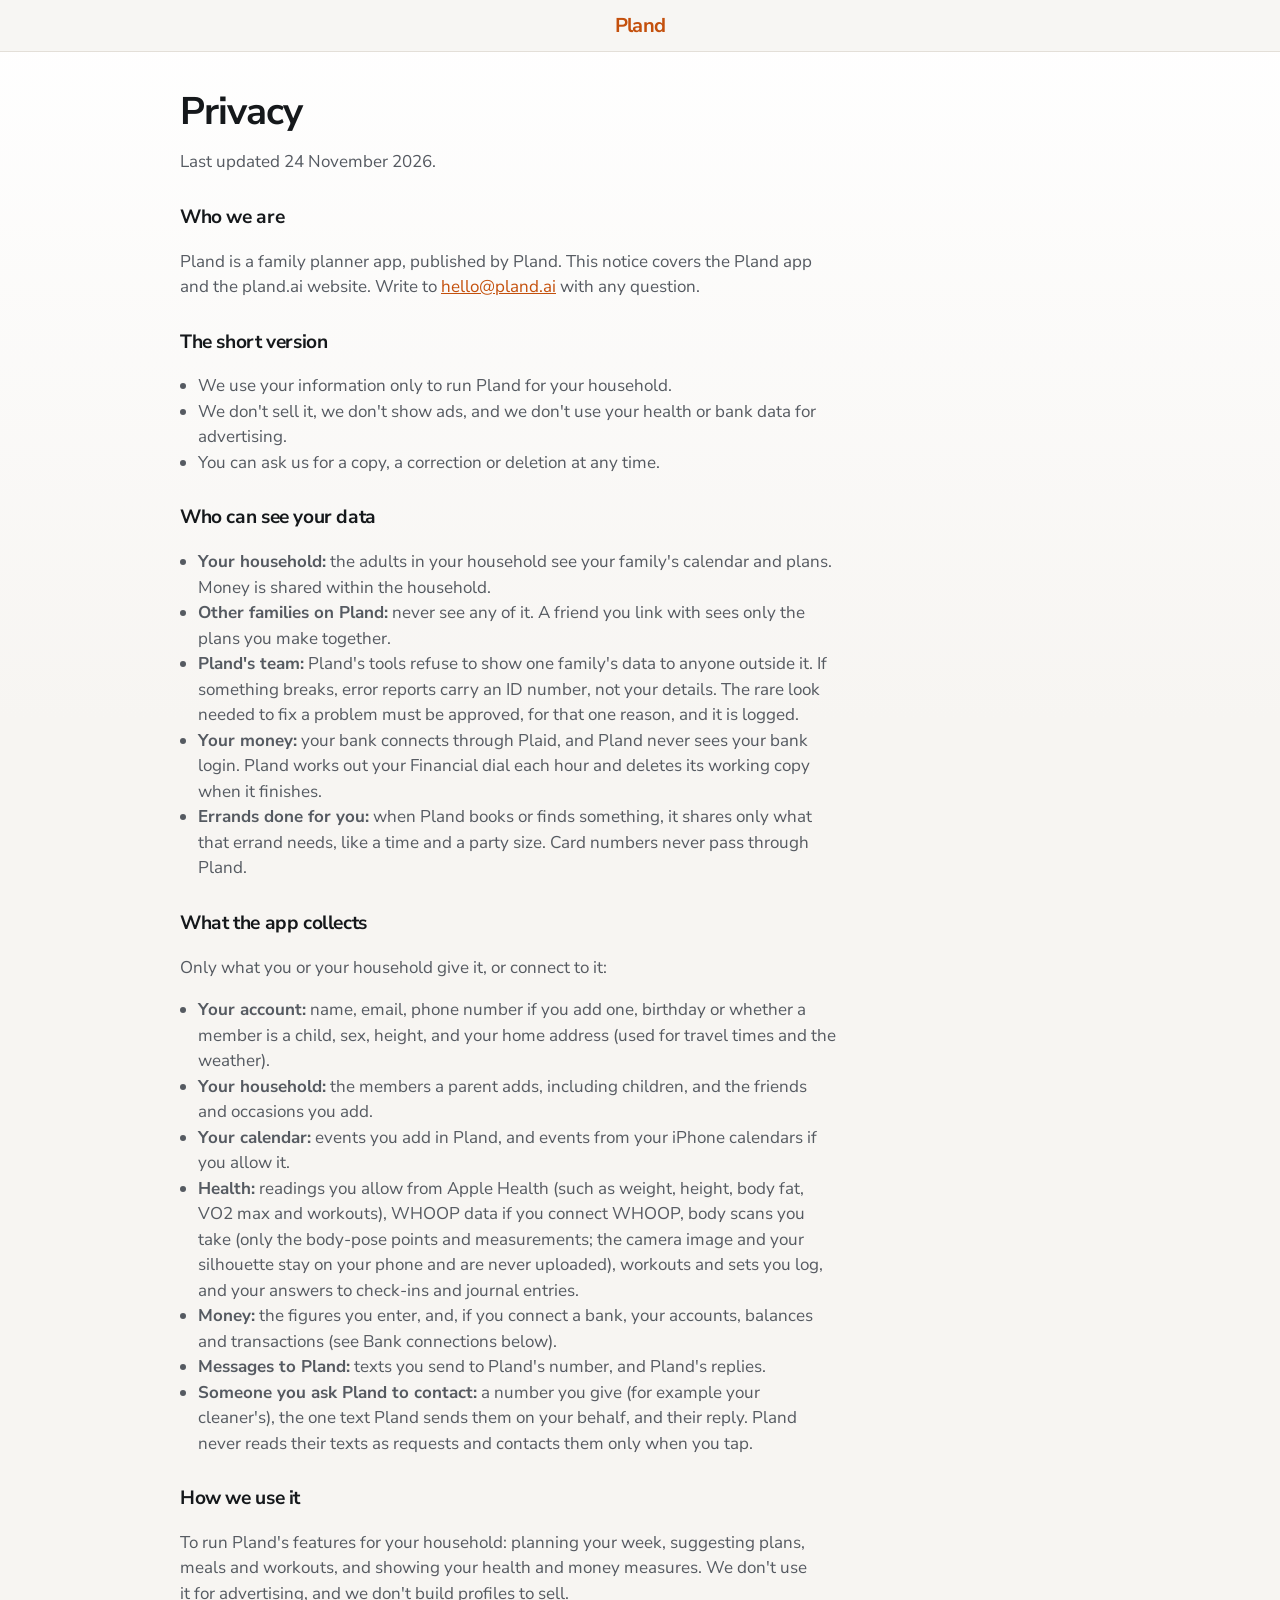
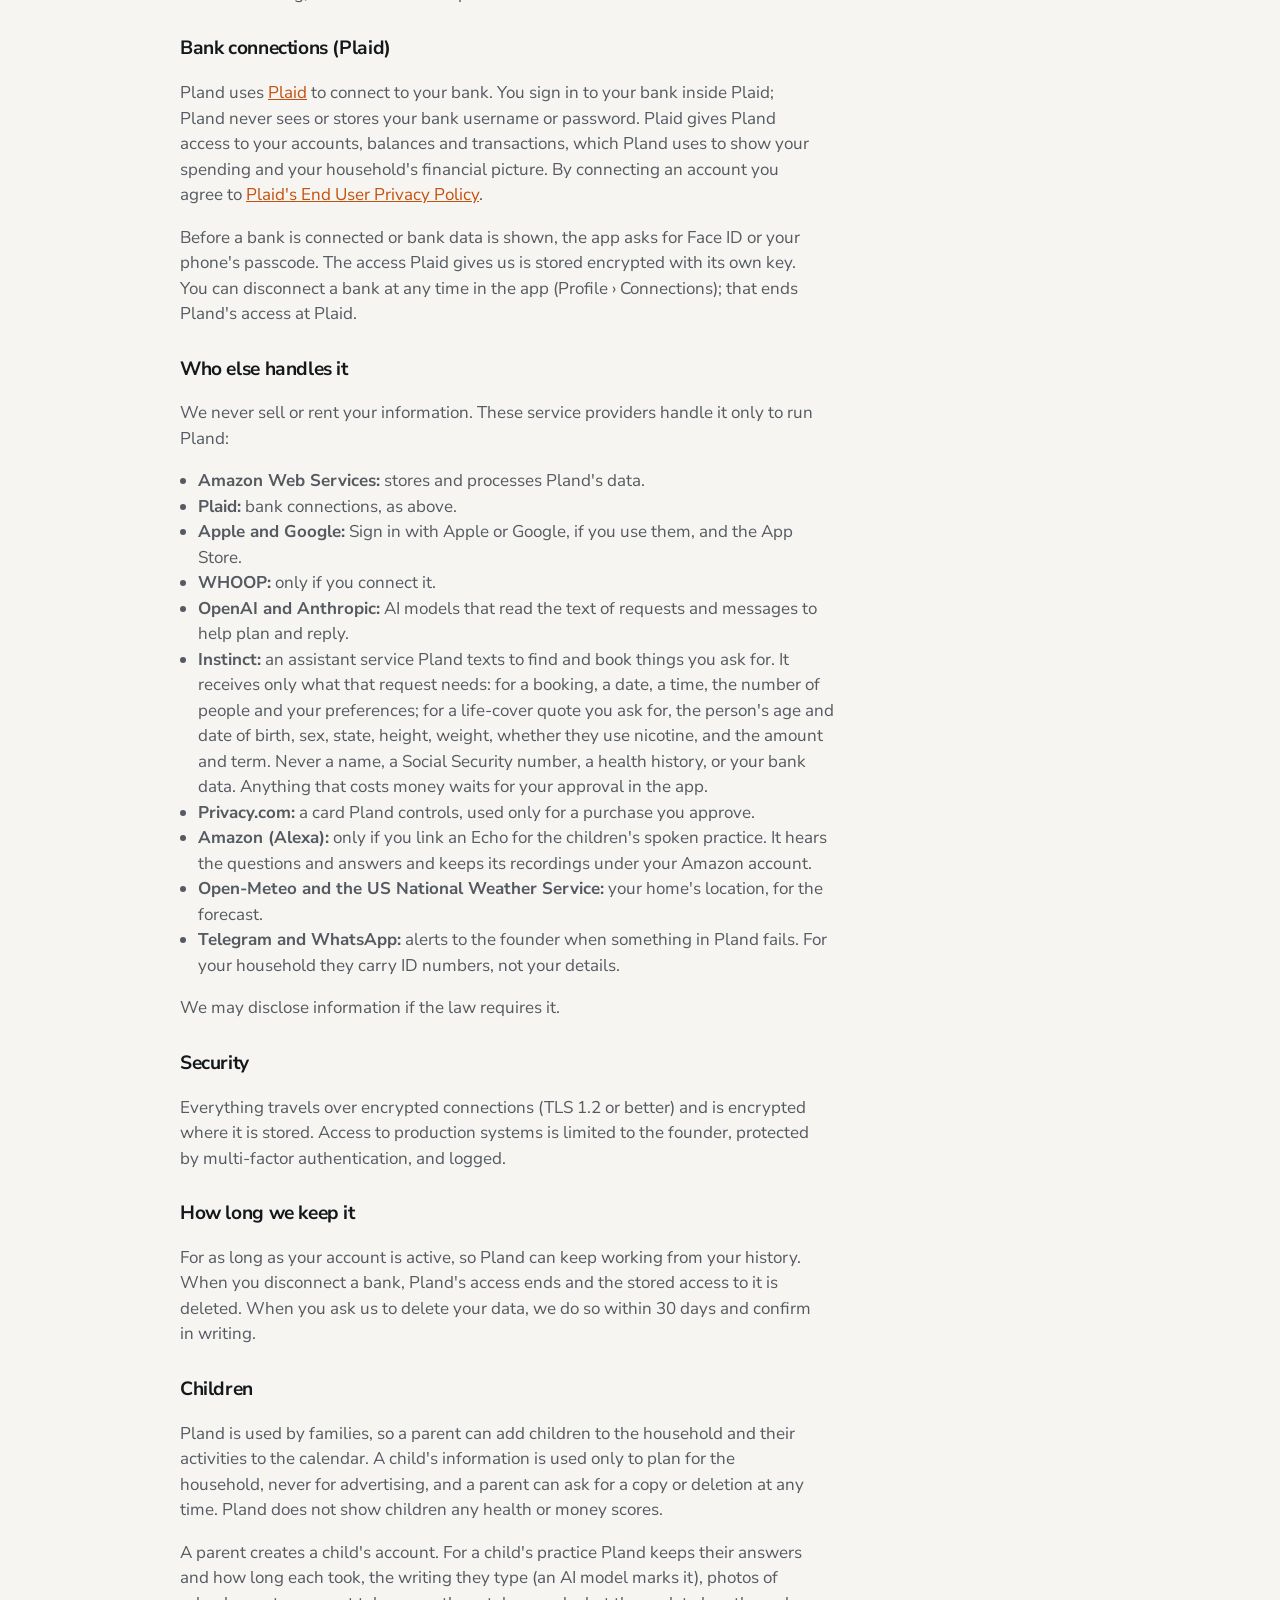
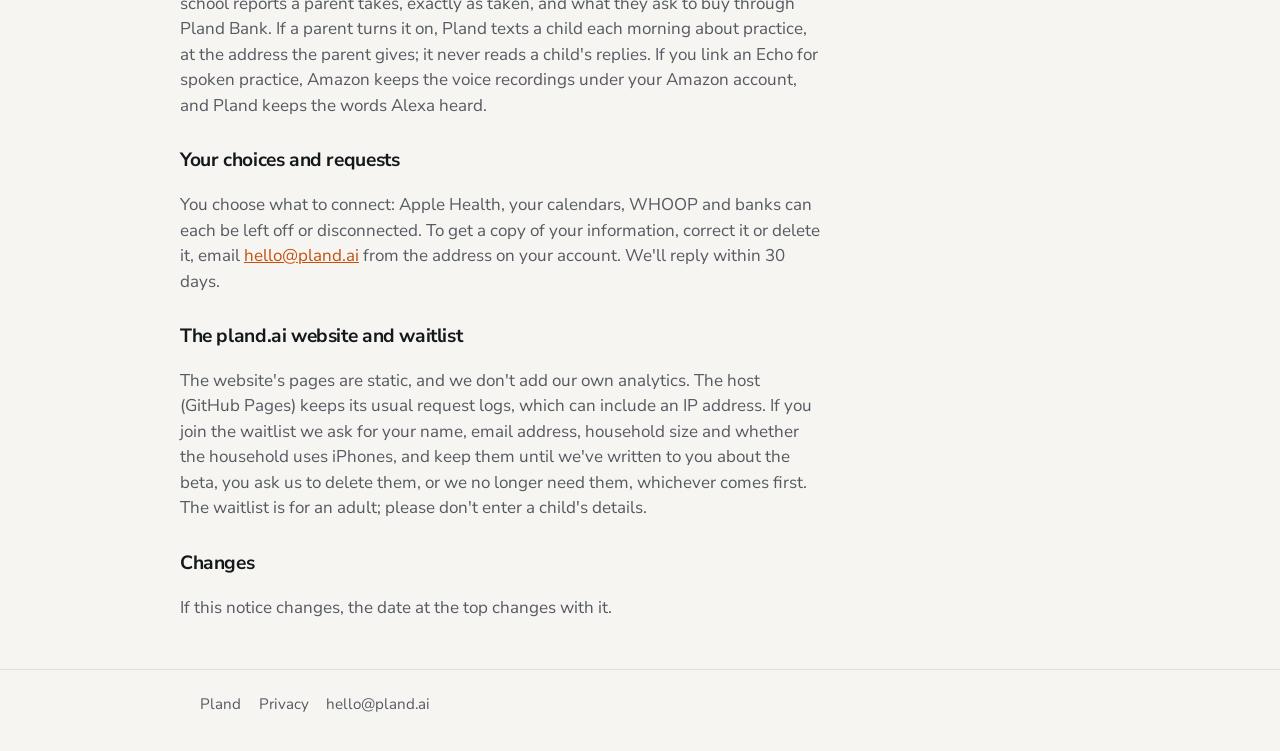
==== commit 481ca657: "Friends launch: the founder story, Learn, spending insights and cooking on the page; the privacy pag" ====
--- a/privacy/index.html
+++ b/privacy/index.html
@@ -21,7 +21,7 @@
 
   <main class="wrap prose">
     <h1>Privacy</h1>
-    <p>Last updated 7 November 2026.</p>
+    <p>Last updated 24 November 2026.</p>
 
     <h2>Who we are</h2>
     <p>Pland is a family planner app, published by Pland. This notice covers the Pland app and the pland.ai website. Write to <a href="mailto:hello@pland.ai">hello@pland.ai</a> with any question.</p>
@@ -51,6 +51,7 @@
       <li><strong>Health:</strong> readings you allow from Apple Health (such as weight, height, body fat, VO2 max and workouts), WHOOP data if you connect WHOOP, body scans you take (only the body-pose points and measurements; the camera image and your silhouette stay on your phone and are never uploaded), workouts and sets you log, and your answers to check-ins and journal entries.</li>
       <li><strong>Money:</strong> the figures you enter, and, if you connect a bank, your accounts, balances and transactions (see Bank connections below).</li>
       <li><strong>Messages to Pland:</strong> texts you send to Pland's number, and Pland's replies.</li>
+      <li><strong>Someone you ask Pland to contact:</strong> a number you give (for example your cleaner's), the one text Pland sends them on your behalf, and their reply. Pland never reads their texts as requests and contacts them only when you tap.</li>
     </ul>
 
     <h2>How we use it</h2>
@@ -68,8 +69,9 @@
       <li><strong>Apple and Google:</strong> Sign in with Apple or Google, if you use them, and the App Store.</li>
       <li><strong>WHOOP:</strong> only if you connect it.</li>
       <li><strong>OpenAI and Anthropic:</strong> AI models that read the text of requests and messages to help plan and reply.</li>
-      <li><strong>Instinct:</strong> an assistant service Pland texts to find and book things you ask for. It receives only what that request needs (for example a date, a time, the number of people and your preferences), never your health or bank data. Anything that costs money waits for your approval in the app.</li>
+      <li><strong>Instinct:</strong> an assistant service Pland texts to find and book things you ask for. It receives only what that request needs: for a booking, a date, a time, the number of people and your preferences; for a life-cover quote you ask for, the person's age and date of birth, sex, state, height, weight, whether they use nicotine, and the amount and term. Never a name, a Social Security number, a health history, or your bank data. Anything that costs money waits for your approval in the app.</li>
       <li><strong>Privacy.com:</strong> a card Pland controls, used only for a purchase you approve.</li>
+      <li><strong>Amazon (Alexa):</strong> only if you link an Echo for the children's spoken practice. It hears the questions and answers and keeps its recordings under your Amazon account.</li>
       <li><strong>Open-Meteo and the US National Weather Service:</strong> your home's location, for the forecast.</li>
       <li><strong>Telegram and WhatsApp:</strong> alerts to the founder when something in Pland fails. For your household they carry ID numbers, not your details.</li>
     </ul>
@@ -83,6 +85,7 @@
 
     <h2>Children</h2>
     <p>Pland is used by families, so a parent can add children to the household and their activities to the calendar. A child's information is used only to plan for the household, never for advertising, and a parent can ask for a copy or deletion at any time. Pland does not show children any health or money scores.</p>
+    <p>A parent creates a child's account. For a child's practice Pland keeps their answers and how long each took, the writing they type (an AI model marks it), photos of school reports a parent takes, exactly as taken, and what they ask to buy through Pland Bank. If a parent turns it on, Pland texts a child each morning about practice, at the address the parent gives; it never reads a child's replies. If you link an Echo for spoken practice, Amazon keeps the voice recordings under your Amazon account, and Pland keeps the words Alexa heard.</p>
 
     <h2>Your choices and requests</h2>
     <p>You choose what to connect: Apple Health, your calendars, WHOOP and banks can each be left off or disconnected. To get a copy of your information, correct it or delete it, email <a href="mailto:hello@pland.ai">hello@pland.ai</a> from the address on your account. We'll reply within 30 days.</p>
--- a/site.css
+++ b/site.css
@@ -318,6 +318,8 @@
 .tag-mental { color: var(--mental-text); }
 .tag-food { color: var(--accent); }
 .tag-plan { color: var(--financial-text); }
+.tag-learn { color: var(--physical); }
+.signature { color: var(--text); font-weight: 600; margin: 0.4rem 0 0; }
 .ticks { list-style: none; margin: 0; padding: 0; }
 .ticks li {
   position: relative;
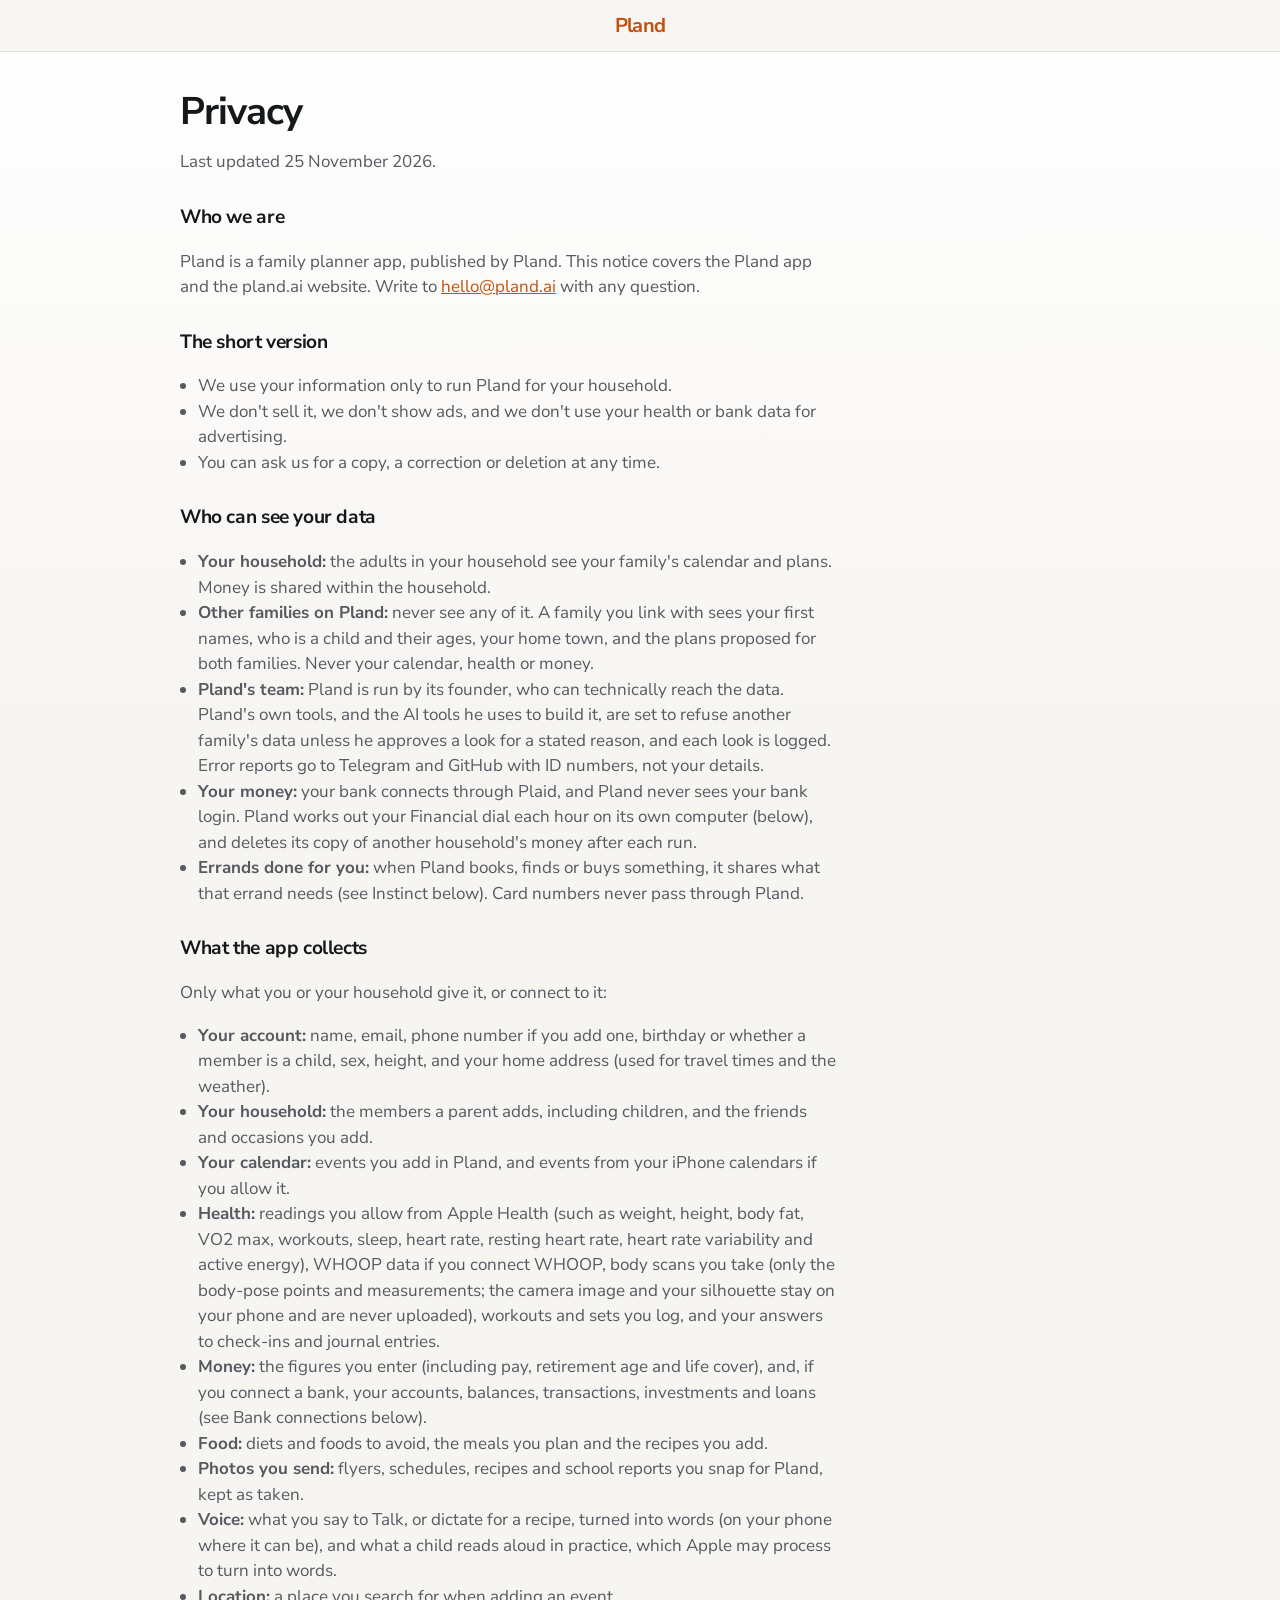
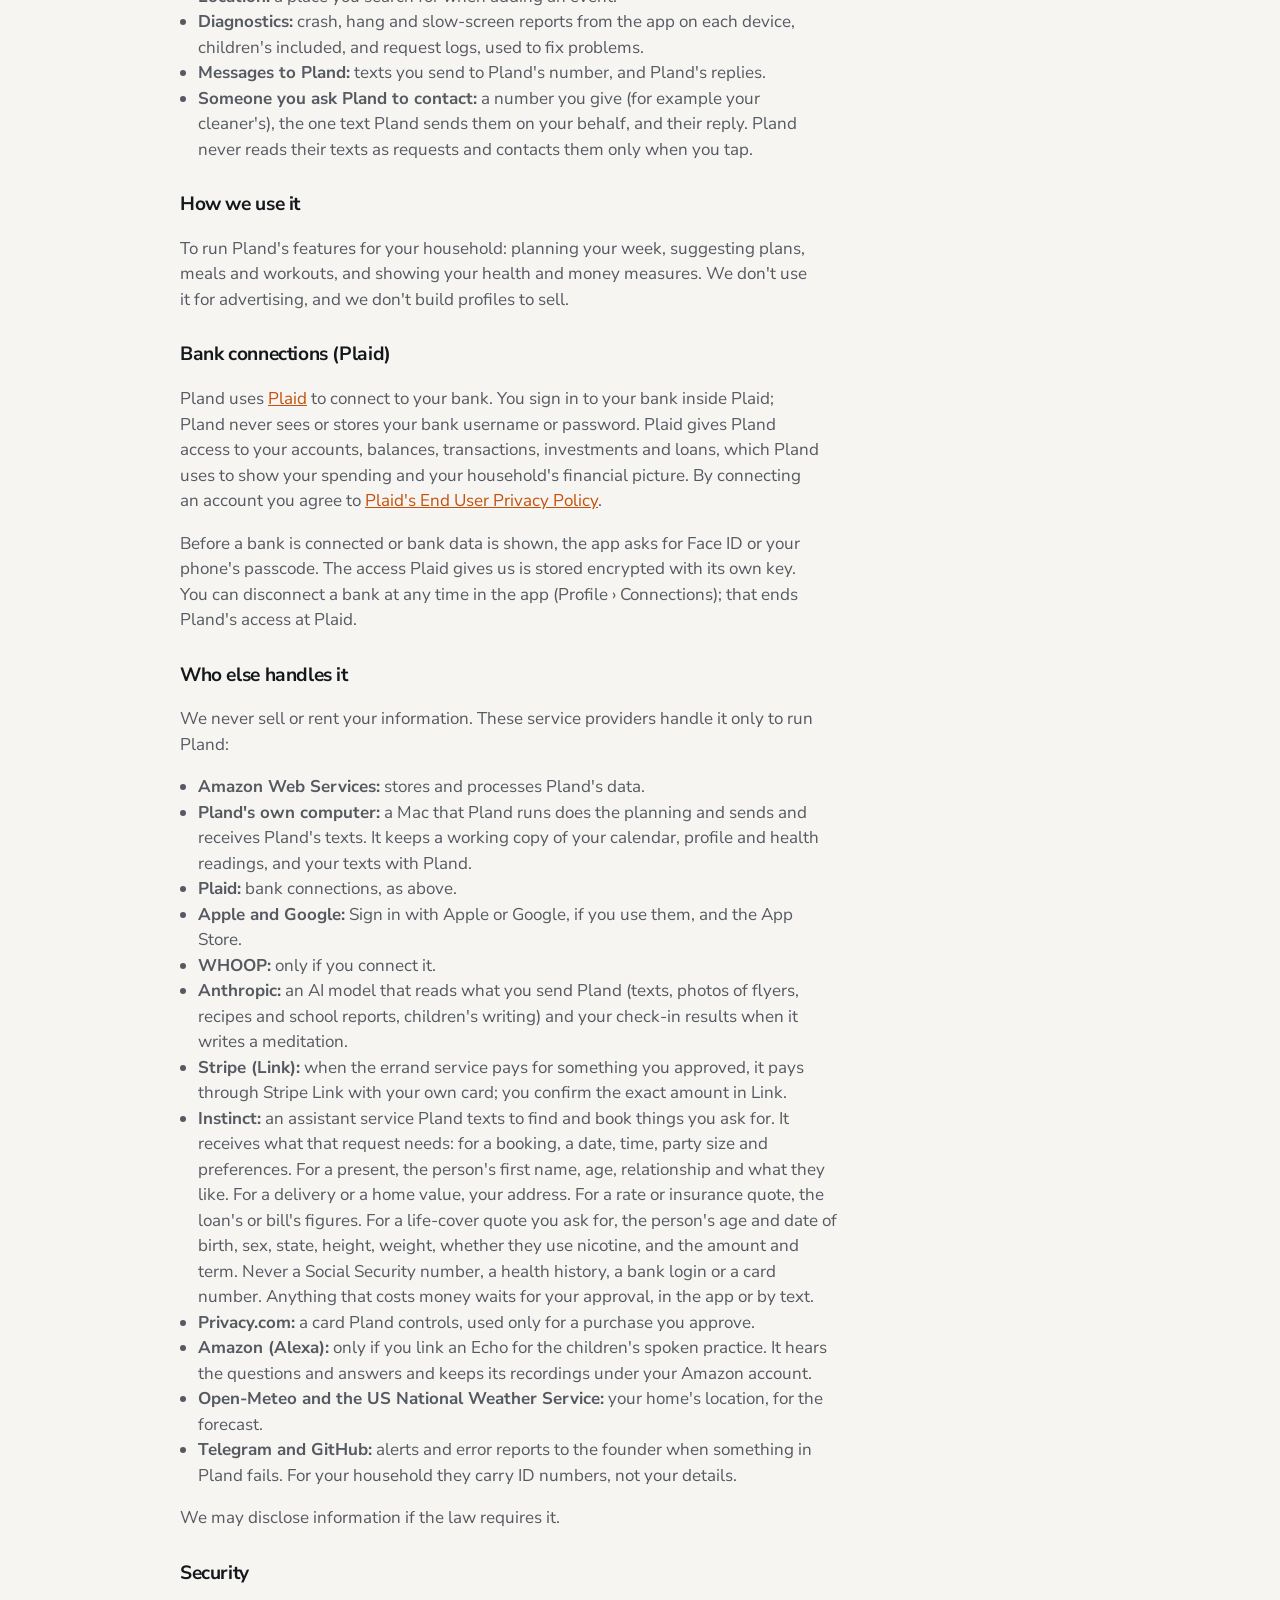
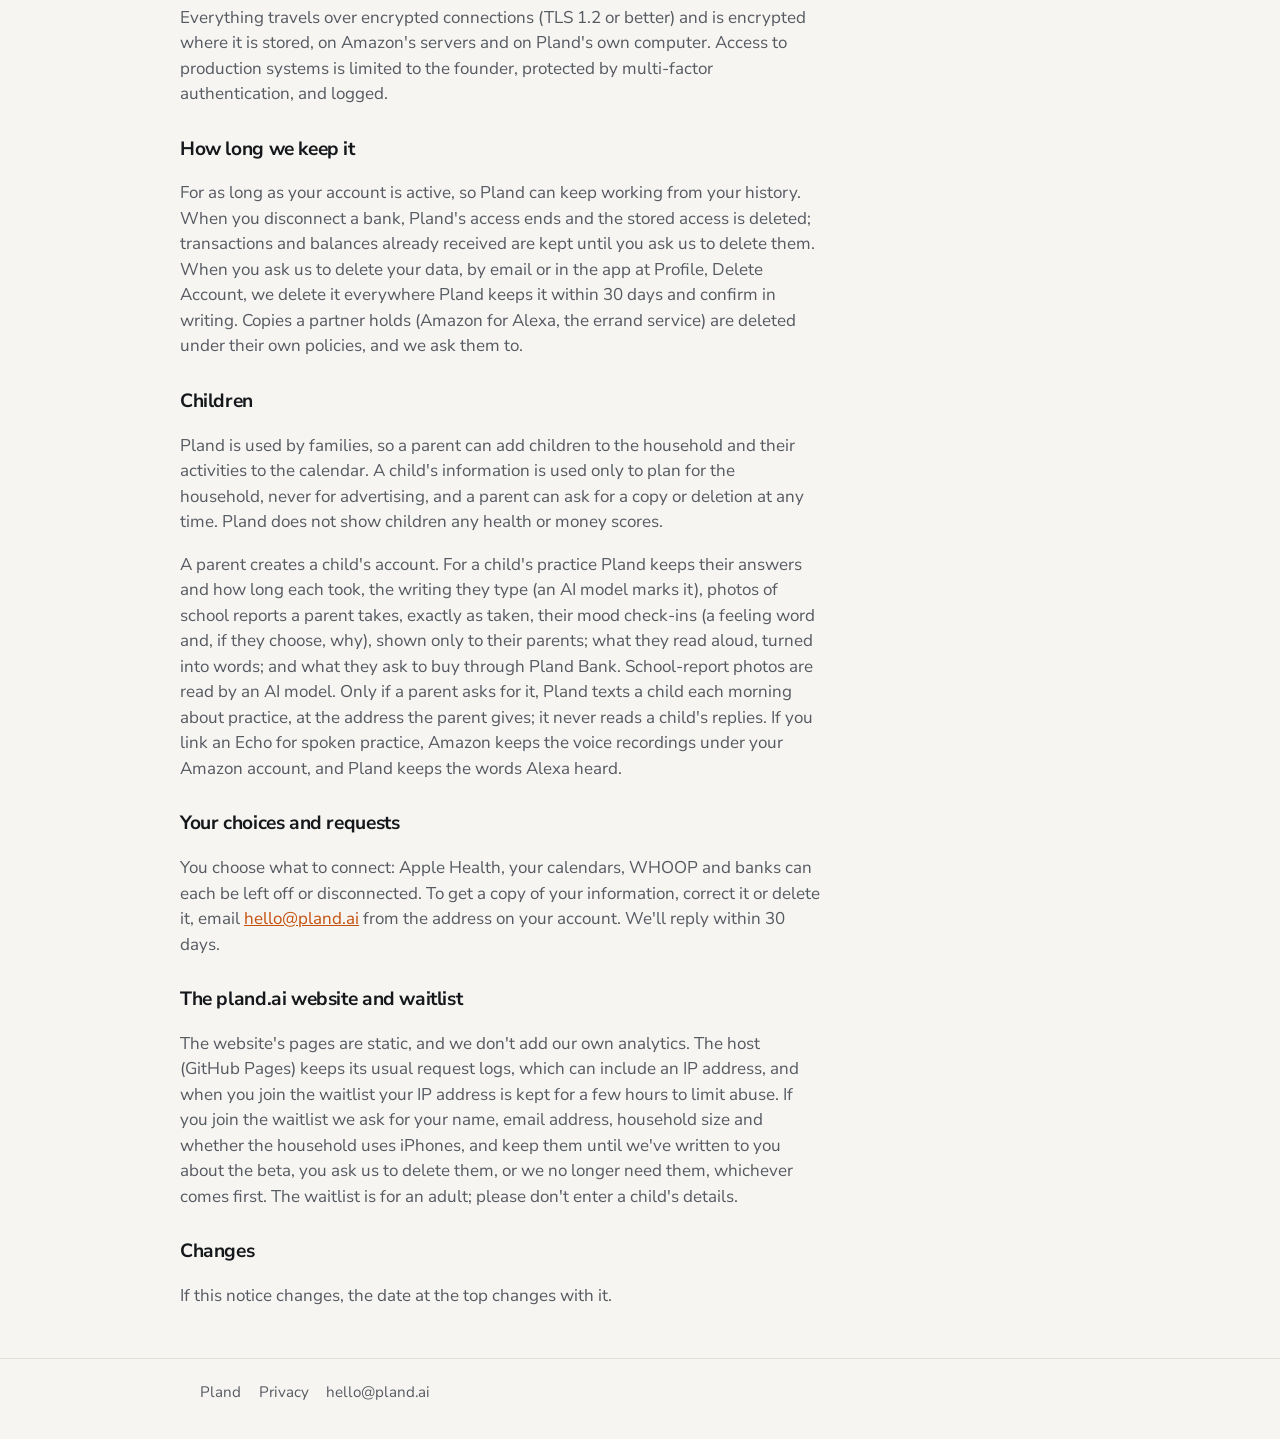
==== commit 3f7d215b: "Fable review fixes: the privacy page says what Pland keeps and who handles it; the homepage claims o" ====
--- a/privacy/index.html
+++ b/privacy/index.html
@@ -3,9 +3,10 @@
 <head>
   <meta charset="UTF-8" />
   <meta name="viewport" content="width=device-width, initial-scale=1" />
-  <title>Privacy — Pland</title>
+  <title>Pland privacy</title>
   <meta name="description" content="How the Pland app and pland.ai handle your information, including bank data connected through Plaid." />
-  <meta name="theme-color" content="#0f1214" />
+  <meta name="theme-color" content="#f7f5f2" media="(prefers-color-scheme: light)" />
+  <meta name="theme-color" content="#0f1214" media="(prefers-color-scheme: dark)" />
   <meta name="referrer" content="strict-origin-when-cross-origin" />
   <!-- frame-ancestors is ignored in a meta tag, so this does not stop framing. -->
   <meta http-equiv="Content-Security-Policy" content="default-src 'self'; script-src 'self'; style-src 'self'; img-src 'self' data:; connect-src 'self' https://api.pland.ai; form-action 'self' mailto: https://api.pland.ai; base-uri 'self'; object-src 'none'; frame-ancestors 'none'" />
@@ -21,7 +22,7 @@
 
   <main class="wrap prose">
     <h1>Privacy</h1>
-    <p>Last updated 24 November 2026.</p>
+    <p>Last updated 25 November 2026.</p>
 
     <h2>Who we are</h2>
     <p>Pland is a family planner app, published by Pland. This notice covers the Pland app and the pland.ai website. Write to <a href="mailto:hello@pland.ai">hello@pland.ai</a> with any question.</p>
@@ -36,10 +37,10 @@
     <h2 id="who">Who can see your data</h2>
     <ul>
       <li><strong>Your household:</strong> the adults in your household see your family's calendar and plans. Money is shared within the household.</li>
-      <li><strong>Other families on Pland:</strong> never see any of it. A friend you link with sees only the plans you make together.</li>
-      <li><strong>Pland's team:</strong> Pland's tools refuse to show one family's data to anyone outside it. If something breaks, error reports carry an ID number, not your details. The rare look needed to fix a problem must be approved, for that one reason, and it is logged.</li>
-      <li><strong>Your money:</strong> your bank connects through Plaid, and Pland never sees your bank login. Pland works out your Financial dial each hour and deletes its working copy when it finishes.</li>
-      <li><strong>Errands done for you:</strong> when Pland books or finds something, it shares only what that errand needs, like a time and a party size. Card numbers never pass through Pland.</li>
+      <li><strong>Other families on Pland:</strong> never see any of it. A family you link with sees your first names, who is a child and their ages, your home town, and the plans proposed for both families. Never your calendar, health or money.</li>
+      <li><strong>Pland's team:</strong> Pland is run by its founder, who can technically reach the data. Pland's own tools, and the AI tools he uses to build it, are set to refuse another family's data unless he approves a look for a stated reason, and each look is logged. Error reports go to Telegram and GitHub with ID numbers, not your details.</li>
+      <li><strong>Your money:</strong> your bank connects through Plaid, and Pland never sees your bank login. Pland works out your Financial dial each hour on its own computer (below), and deletes its copy of another household's money after each run.</li>
+      <li><strong>Errands done for you:</strong> when Pland books, finds or buys something, it shares what that errand needs (see Instinct below). Card numbers never pass through Pland.</li>
     </ul>
 
     <h2>What the app collects</h2>
@@ -48,8 +49,13 @@
       <li><strong>Your account:</strong> name, email, phone number if you add one, birthday or whether a member is a child, sex, height, and your home address (used for travel times and the weather).</li>
       <li><strong>Your household:</strong> the members a parent adds, including children, and the friends and occasions you add.</li>
       <li><strong>Your calendar:</strong> events you add in Pland, and events from your iPhone calendars if you allow it.</li>
-      <li><strong>Health:</strong> readings you allow from Apple Health (such as weight, height, body fat, VO2 max and workouts), WHOOP data if you connect WHOOP, body scans you take (only the body-pose points and measurements; the camera image and your silhouette stay on your phone and are never uploaded), workouts and sets you log, and your answers to check-ins and journal entries.</li>
-      <li><strong>Money:</strong> the figures you enter, and, if you connect a bank, your accounts, balances and transactions (see Bank connections below).</li>
+      <li><strong>Health:</strong> readings you allow from Apple Health (such as weight, height, body fat, VO2 max, workouts, sleep, heart rate, resting heart rate, heart rate variability and active energy), WHOOP data if you connect WHOOP, body scans you take (only the body-pose points and measurements; the camera image and your silhouette stay on your phone and are never uploaded), workouts and sets you log, and your answers to check-ins and journal entries.</li>
+      <li><strong>Money:</strong> the figures you enter (including pay, retirement age and life cover), and, if you connect a bank, your accounts, balances, transactions, investments and loans (see Bank connections below).</li>
+      <li><strong>Food:</strong> diets and foods to avoid, the meals you plan and the recipes you add.</li>
+      <li><strong>Photos you send:</strong> flyers, schedules, recipes and school reports you snap for Pland, kept as taken.</li>
+      <li><strong>Voice:</strong> what you say to Talk, or dictate for a recipe, turned into words (on your phone where it can be), and what a child reads aloud in practice, which Apple may process to turn into words.</li>
+      <li><strong>Location:</strong> a place you search for when adding an event.</li>
+      <li><strong>Diagnostics:</strong> crash, hang and slow-screen reports from the app on each device, children's included, and request logs, used to fix problems.</li>
       <li><strong>Messages to Pland:</strong> texts you send to Pland's number, and Pland's replies.</li>
       <li><strong>Someone you ask Pland to contact:</strong> a number you give (for example your cleaner's), the one text Pland sends them on your behalf, and their reply. Pland never reads their texts as requests and contacts them only when you tap.</li>
     </ul>
@@ -58,40 +64,42 @@
     <p>To run Pland's features for your household: planning your week, suggesting plans, meals and workouts, and showing your health and money measures. We don't use it for advertising, and we don't build profiles to sell.</p>
 
     <h2>Bank connections (Plaid)</h2>
-    <p>Pland uses <a href="https://plaid.com">Plaid</a> to connect to your bank. You sign in to your bank inside Plaid; Pland never sees or stores your bank username or password. Plaid gives Pland access to your accounts, balances and transactions, which Pland uses to show your spending and your household's financial picture. By connecting an account you agree to <a href="https://plaid.com/legal/#end-user-privacy-policy">Plaid's End User Privacy Policy</a>.</p>
+    <p>Pland uses <a href="https://plaid.com">Plaid</a> to connect to your bank. You sign in to your bank inside Plaid; Pland never sees or stores your bank username or password. Plaid gives Pland access to your accounts, balances, transactions, investments and loans, which Pland uses to show your spending and your household's financial picture. By connecting an account you agree to <a href="https://plaid.com/legal/#end-user-privacy-policy">Plaid's End User Privacy Policy</a>.</p>
     <p>Before a bank is connected or bank data is shown, the app asks for Face ID or your phone's passcode. The access Plaid gives us is stored encrypted with its own key. You can disconnect a bank at any time in the app (Profile › Connections); that ends Pland's access at Plaid.</p>
 
     <h2>Who else handles it</h2>
     <p>We never sell or rent your information. These service providers handle it only to run Pland:</p>
     <ul>
       <li><strong>Amazon Web Services:</strong> stores and processes Pland's data.</li>
+      <li><strong>Pland's own computer:</strong> a Mac that Pland runs does the planning and sends and receives Pland's texts. It keeps a working copy of your calendar, profile and health readings, and your texts with Pland.</li>
       <li><strong>Plaid:</strong> bank connections, as above.</li>
       <li><strong>Apple and Google:</strong> Sign in with Apple or Google, if you use them, and the App Store.</li>
       <li><strong>WHOOP:</strong> only if you connect it.</li>
-      <li><strong>OpenAI and Anthropic:</strong> AI models that read the text of requests and messages to help plan and reply.</li>
-      <li><strong>Instinct:</strong> an assistant service Pland texts to find and book things you ask for. It receives only what that request needs: for a booking, a date, a time, the number of people and your preferences; for a life-cover quote you ask for, the person's age and date of birth, sex, state, height, weight, whether they use nicotine, and the amount and term. Never a name, a Social Security number, a health history, or your bank data. Anything that costs money waits for your approval in the app.</li>
+      <li><strong>Anthropic:</strong> an AI model that reads what you send Pland (texts, photos of flyers, recipes and school reports, children's writing) and your check-in results when it writes a meditation.</li>
+      <li><strong>Stripe (Link):</strong> when the errand service pays for something you approved, it pays through Stripe Link with your own card; you confirm the exact amount in Link.</li>
+      <li><strong>Instinct:</strong> an assistant service Pland texts to find and book things you ask for. It receives what that request needs: for a booking, a date, time, party size and preferences. For a present, the person's first name, age, relationship and what they like. For a delivery or a home value, your address. For a rate or insurance quote, the loan's or bill's figures. For a life-cover quote you ask for, the person's age and date of birth, sex, state, height, weight, whether they use nicotine, and the amount and term. Never a Social Security number, a health history, a bank login or a card number. Anything that costs money waits for your approval, in the app or by text.</li>
       <li><strong>Privacy.com:</strong> a card Pland controls, used only for a purchase you approve.</li>
       <li><strong>Amazon (Alexa):</strong> only if you link an Echo for the children's spoken practice. It hears the questions and answers and keeps its recordings under your Amazon account.</li>
       <li><strong>Open-Meteo and the US National Weather Service:</strong> your home's location, for the forecast.</li>
-      <li><strong>Telegram and WhatsApp:</strong> alerts to the founder when something in Pland fails. For your household they carry ID numbers, not your details.</li>
+      <li><strong>Telegram and GitHub:</strong> alerts and error reports to the founder when something in Pland fails. For your household they carry ID numbers, not your details.</li>
     </ul>
     <p>We may disclose information if the law requires it.</p>
 
     <h2>Security</h2>
-    <p>Everything travels over encrypted connections (TLS 1.2 or better) and is encrypted where it is stored. Access to production systems is limited to the founder, protected by multi-factor authentication, and logged.</p>
+    <p>Everything travels over encrypted connections (TLS 1.2 or better) and is encrypted where it is stored, on Amazon's servers and on Pland's own computer. Access to production systems is limited to the founder, protected by multi-factor authentication, and logged.</p>
 
     <h2>How long we keep it</h2>
-    <p>For as long as your account is active, so Pland can keep working from your history. When you disconnect a bank, Pland's access ends and the stored access to it is deleted. When you ask us to delete your data, we do so within 30 days and confirm in writing.</p>
+    <p>For as long as your account is active, so Pland can keep working from your history. When you disconnect a bank, Pland's access ends and the stored access is deleted; transactions and balances already received are kept until you ask us to delete them. When you ask us to delete your data, by email or in the app at Profile, Delete Account, we delete it everywhere Pland keeps it within 30 days and confirm in writing. Copies a partner holds (Amazon for Alexa, the errand service) are deleted under their own policies, and we ask them to.</p>
 
     <h2>Children</h2>
     <p>Pland is used by families, so a parent can add children to the household and their activities to the calendar. A child's information is used only to plan for the household, never for advertising, and a parent can ask for a copy or deletion at any time. Pland does not show children any health or money scores.</p>
-    <p>A parent creates a child's account. For a child's practice Pland keeps their answers and how long each took, the writing they type (an AI model marks it), photos of school reports a parent takes, exactly as taken, and what they ask to buy through Pland Bank. If a parent turns it on, Pland texts a child each morning about practice, at the address the parent gives; it never reads a child's replies. If you link an Echo for spoken practice, Amazon keeps the voice recordings under your Amazon account, and Pland keeps the words Alexa heard.</p>
+    <p>A parent creates a child's account. For a child's practice Pland keeps their answers and how long each took, the writing they type (an AI model marks it), photos of school reports a parent takes, exactly as taken, their mood check-ins (a feeling word and, if they choose, why), shown only to their parents; what they read aloud, turned into words; and what they ask to buy through Pland Bank. School-report photos are read by an AI model. Only if a parent asks for it, Pland texts a child each morning about practice, at the address the parent gives; it never reads a child's replies. If you link an Echo for spoken practice, Amazon keeps the voice recordings under your Amazon account, and Pland keeps the words Alexa heard.</p>
 
     <h2>Your choices and requests</h2>
     <p>You choose what to connect: Apple Health, your calendars, WHOOP and banks can each be left off or disconnected. To get a copy of your information, correct it or delete it, email <a href="mailto:hello@pland.ai">hello@pland.ai</a> from the address on your account. We'll reply within 30 days.</p>
 
     <h2>The pland.ai website and waitlist</h2>
-    <p>The website's pages are static, and we don't add our own analytics. The host (GitHub Pages) keeps its usual request logs, which can include an IP address. If you join the waitlist we ask for your name, email address, household size and whether the household uses iPhones, and keep them until we've written to you about the beta, you ask us to delete them, or we no longer need them, whichever comes first. The waitlist is for an adult; please don't enter a child's details.</p>
+    <p>The website's pages are static, and we don't add our own analytics. The host (GitHub Pages) keeps its usual request logs, which can include an IP address, and when you join the waitlist your IP address is kept for a few hours to limit abuse. If you join the waitlist we ask for your name, email address, household size and whether the household uses iPhones, and keep them until we've written to you about the beta, you ask us to delete them, or we no longer need them, whichever comes first. The waitlist is for an adult; please don't enter a child's details.</p>
 
     <h2>Changes</h2>
     <p>If this notice changes, the date at the top changes with it.</p>
--- a/site.css
+++ b/site.css
@@ -173,7 +173,9 @@
   padding: 0.65rem 0.75rem;
 }
 .form-card input:focus,
-.form-card select:focus { outline: none; border-color: var(--accent); }
+.form-card select:focus { border-color: var(--accent); }
+.form-card input:focus-visible,
+.form-card select:focus-visible { outline: 2px solid var(--accent); outline-offset: 2px; }
 .form-actions { margin-top: 1.1rem; }
 .form-actions .btn { width: 100%; }
 .form-status { margin: 0.9rem 0 0; min-height: 1.4em; }
@@ -218,10 +220,11 @@
   border-radius: var(--radius);
   padding: 0.95rem 1rem 1rem;
 }
-.dial-physical { --edge: var(--physical); }
-.dial-mental { --edge: var(--mental); }
-.dial-financial { --edge: var(--financial); }
-.dial-grid h3 { color: var(--edge); }
+.dial-physical { --edge: var(--physical); --edge-text: var(--physical); }
+.dial-mental { --edge: var(--mental); --edge-text: var(--mental-text); }
+.dial-financial { --edge: var(--financial); --edge-text: var(--financial-text); }
+/* Headings use the text shade of each dial colour, which keeps 4.5:1 in both themes; the border keeps the bright one. */
+.dial-grid h3 { color: var(--edge-text); }
 .dial-grid p, .how-body p, .how-body li { color: var(--muted); }
 .how-body p { max-width: 40rem; }
 .how-body ul { margin: 0.4rem 0 0; padding-left: 1.15rem; max-width: 40rem; }
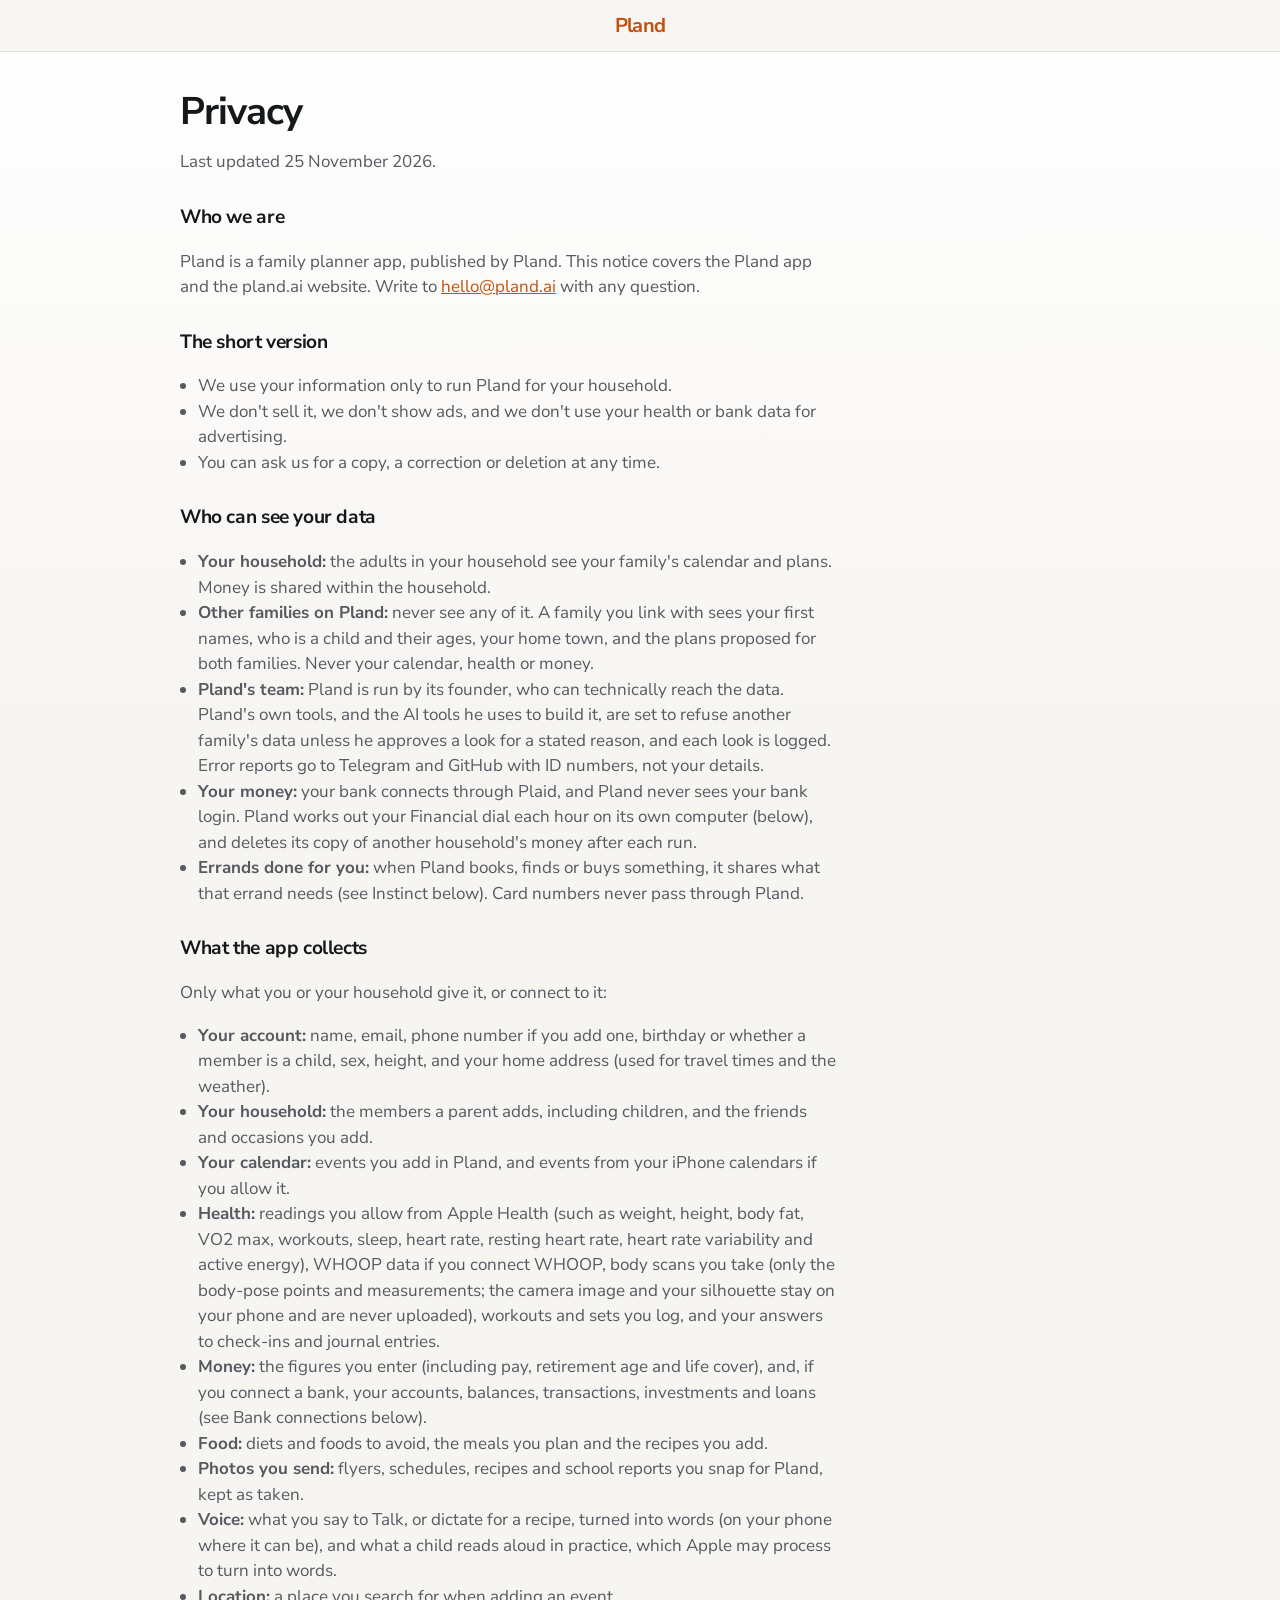
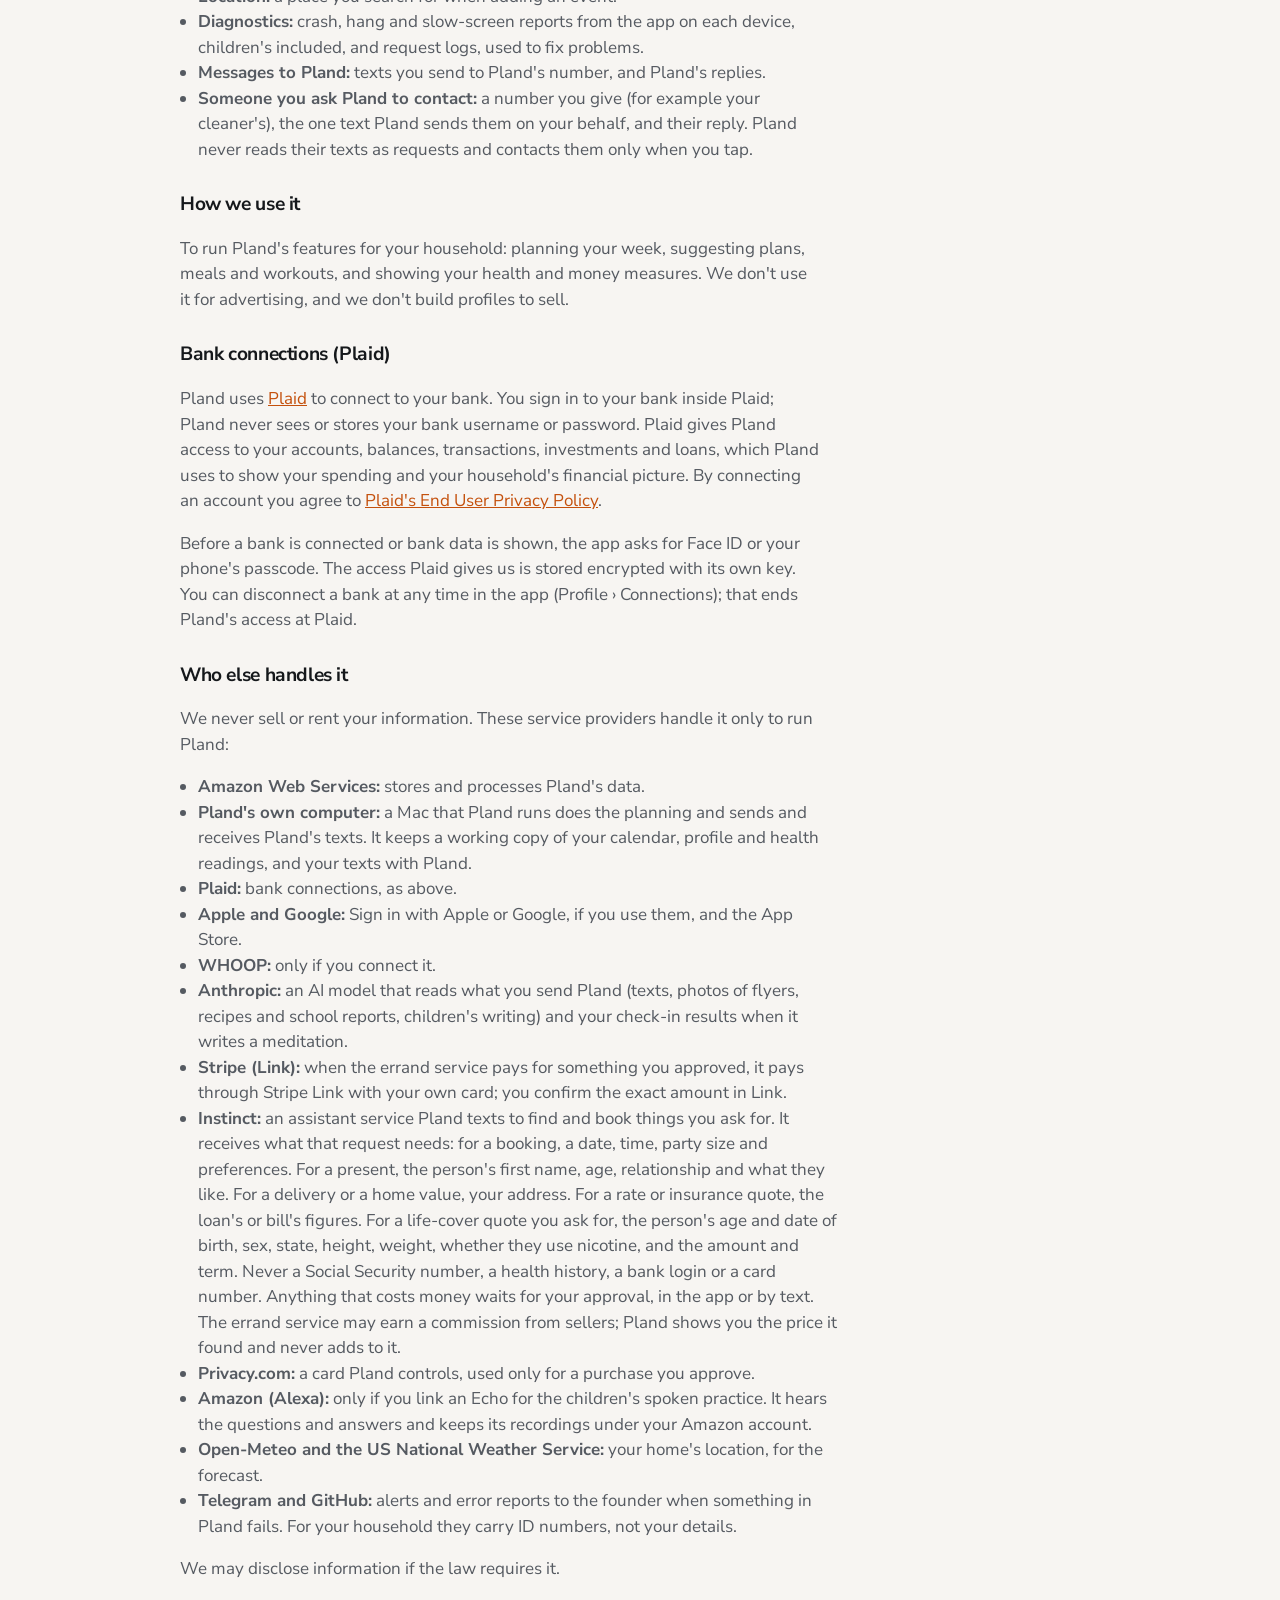
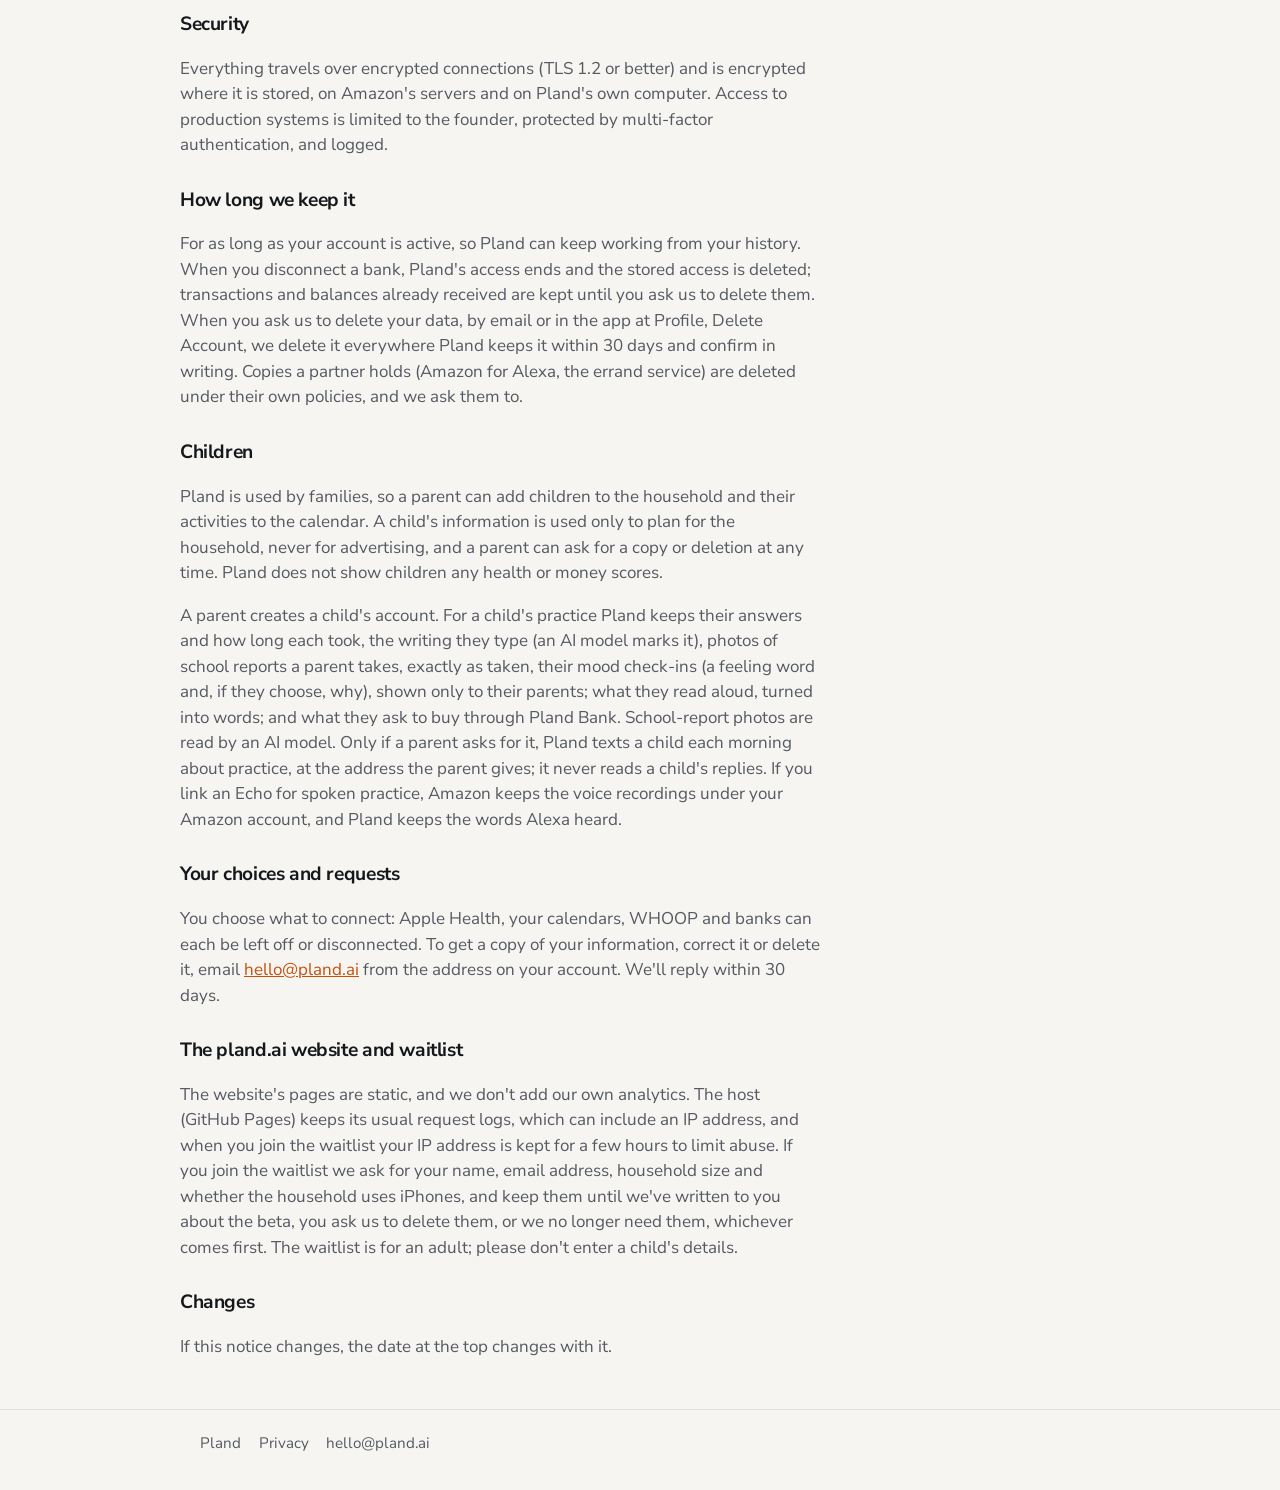
==== commit e2405aa9: "Privacy: the errand service may earn a commission; Pland never adds to the price (#1596, Will 2026-1" ====
--- a/privacy/index.html
+++ b/privacy/index.html
@@ -77,7 +77,7 @@
       <li><strong>WHOOP:</strong> only if you connect it.</li>
       <li><strong>Anthropic:</strong> an AI model that reads what you send Pland (texts, photos of flyers, recipes and school reports, children's writing) and your check-in results when it writes a meditation.</li>
       <li><strong>Stripe (Link):</strong> when the errand service pays for something you approved, it pays through Stripe Link with your own card; you confirm the exact amount in Link.</li>
-      <li><strong>Instinct:</strong> an assistant service Pland texts to find and book things you ask for. It receives what that request needs: for a booking, a date, time, party size and preferences. For a present, the person's first name, age, relationship and what they like. For a delivery or a home value, your address. For a rate or insurance quote, the loan's or bill's figures. For a life-cover quote you ask for, the person's age and date of birth, sex, state, height, weight, whether they use nicotine, and the amount and term. Never a Social Security number, a health history, a bank login or a card number. Anything that costs money waits for your approval, in the app or by text.</li>
+      <li><strong>Instinct:</strong> an assistant service Pland texts to find and book things you ask for. It receives what that request needs: for a booking, a date, time, party size and preferences. For a present, the person's first name, age, relationship and what they like. For a delivery or a home value, your address. For a rate or insurance quote, the loan's or bill's figures. For a life-cover quote you ask for, the person's age and date of birth, sex, state, height, weight, whether they use nicotine, and the amount and term. Never a Social Security number, a health history, a bank login or a card number. Anything that costs money waits for your approval, in the app or by text. The errand service may earn a commission from sellers; Pland shows you the price it found and never adds to it.</li>
       <li><strong>Privacy.com:</strong> a card Pland controls, used only for a purchase you approve.</li>
       <li><strong>Amazon (Alexa):</strong> only if you link an Echo for the children's spoken practice. It hears the questions and answers and keeps its recordings under your Amazon account.</li>
       <li><strong>Open-Meteo and the US National Weather Service:</strong> your home's location, for the forecast.</li>
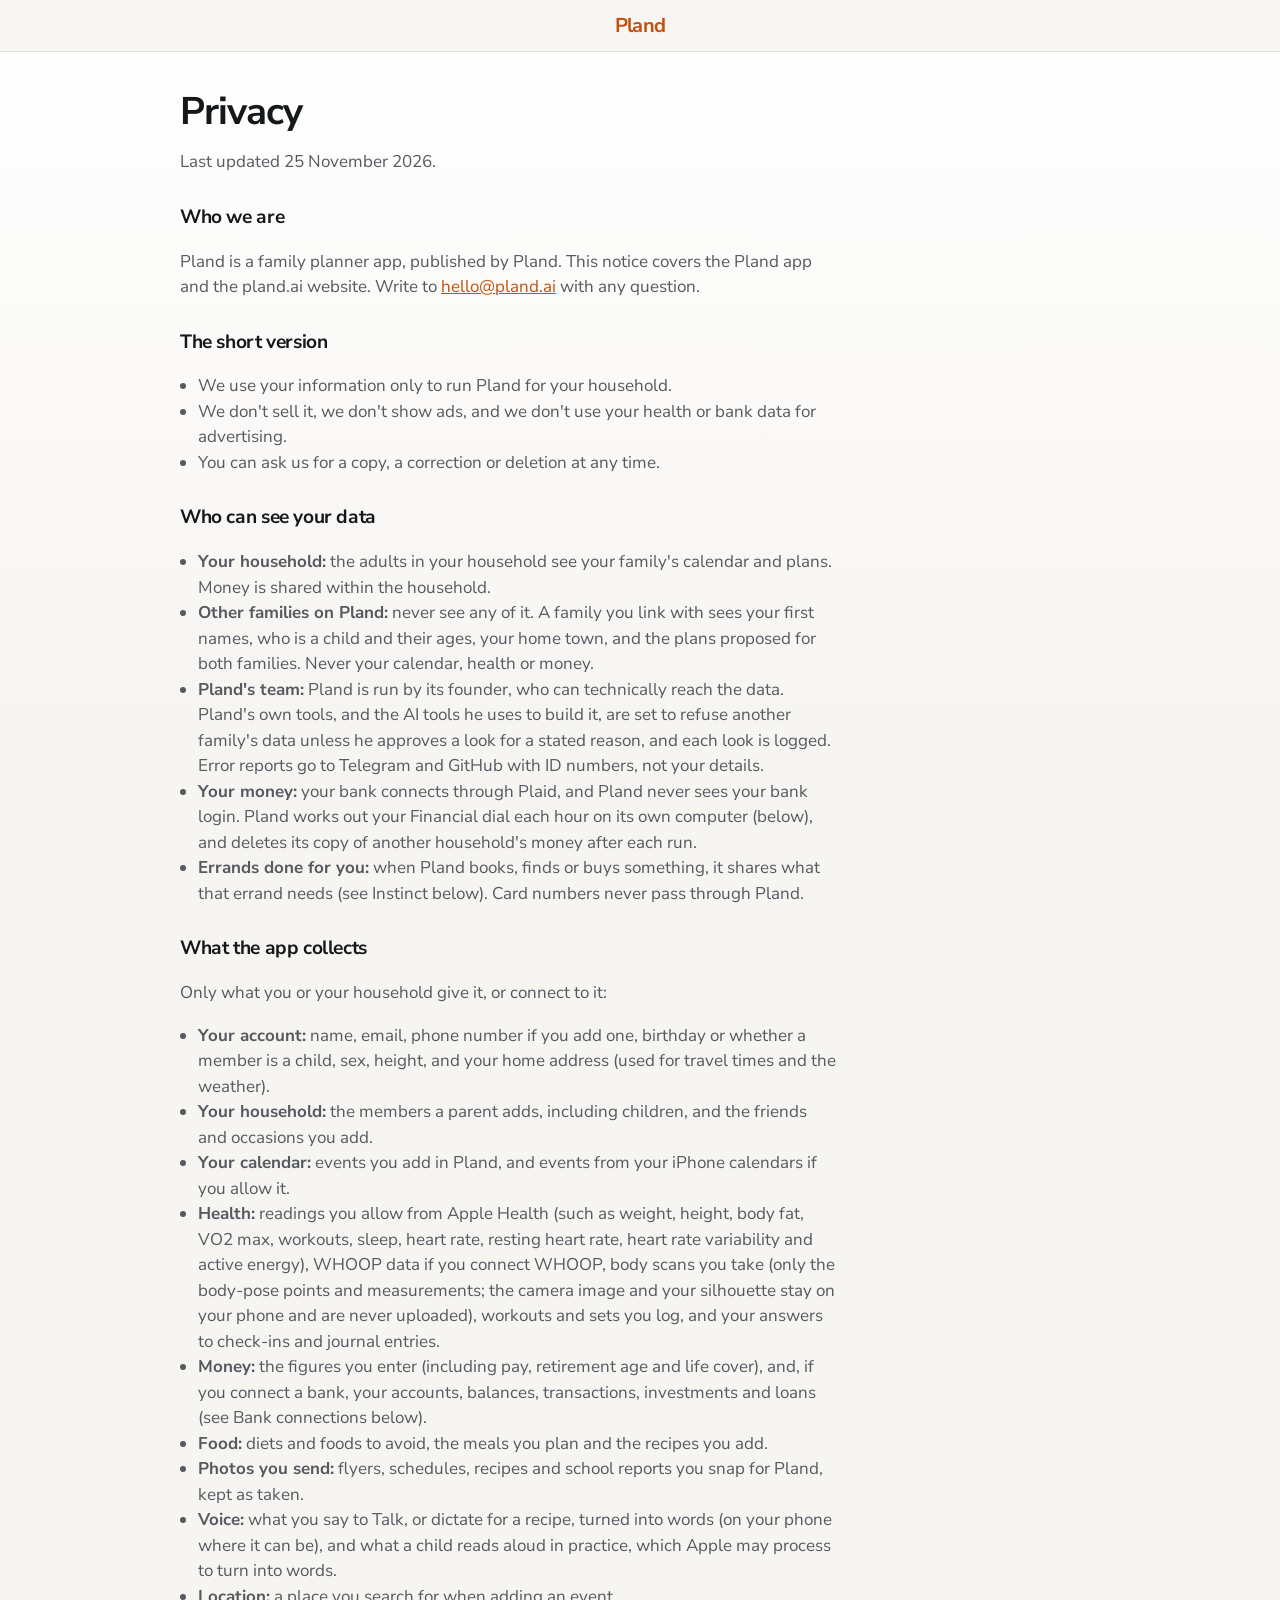
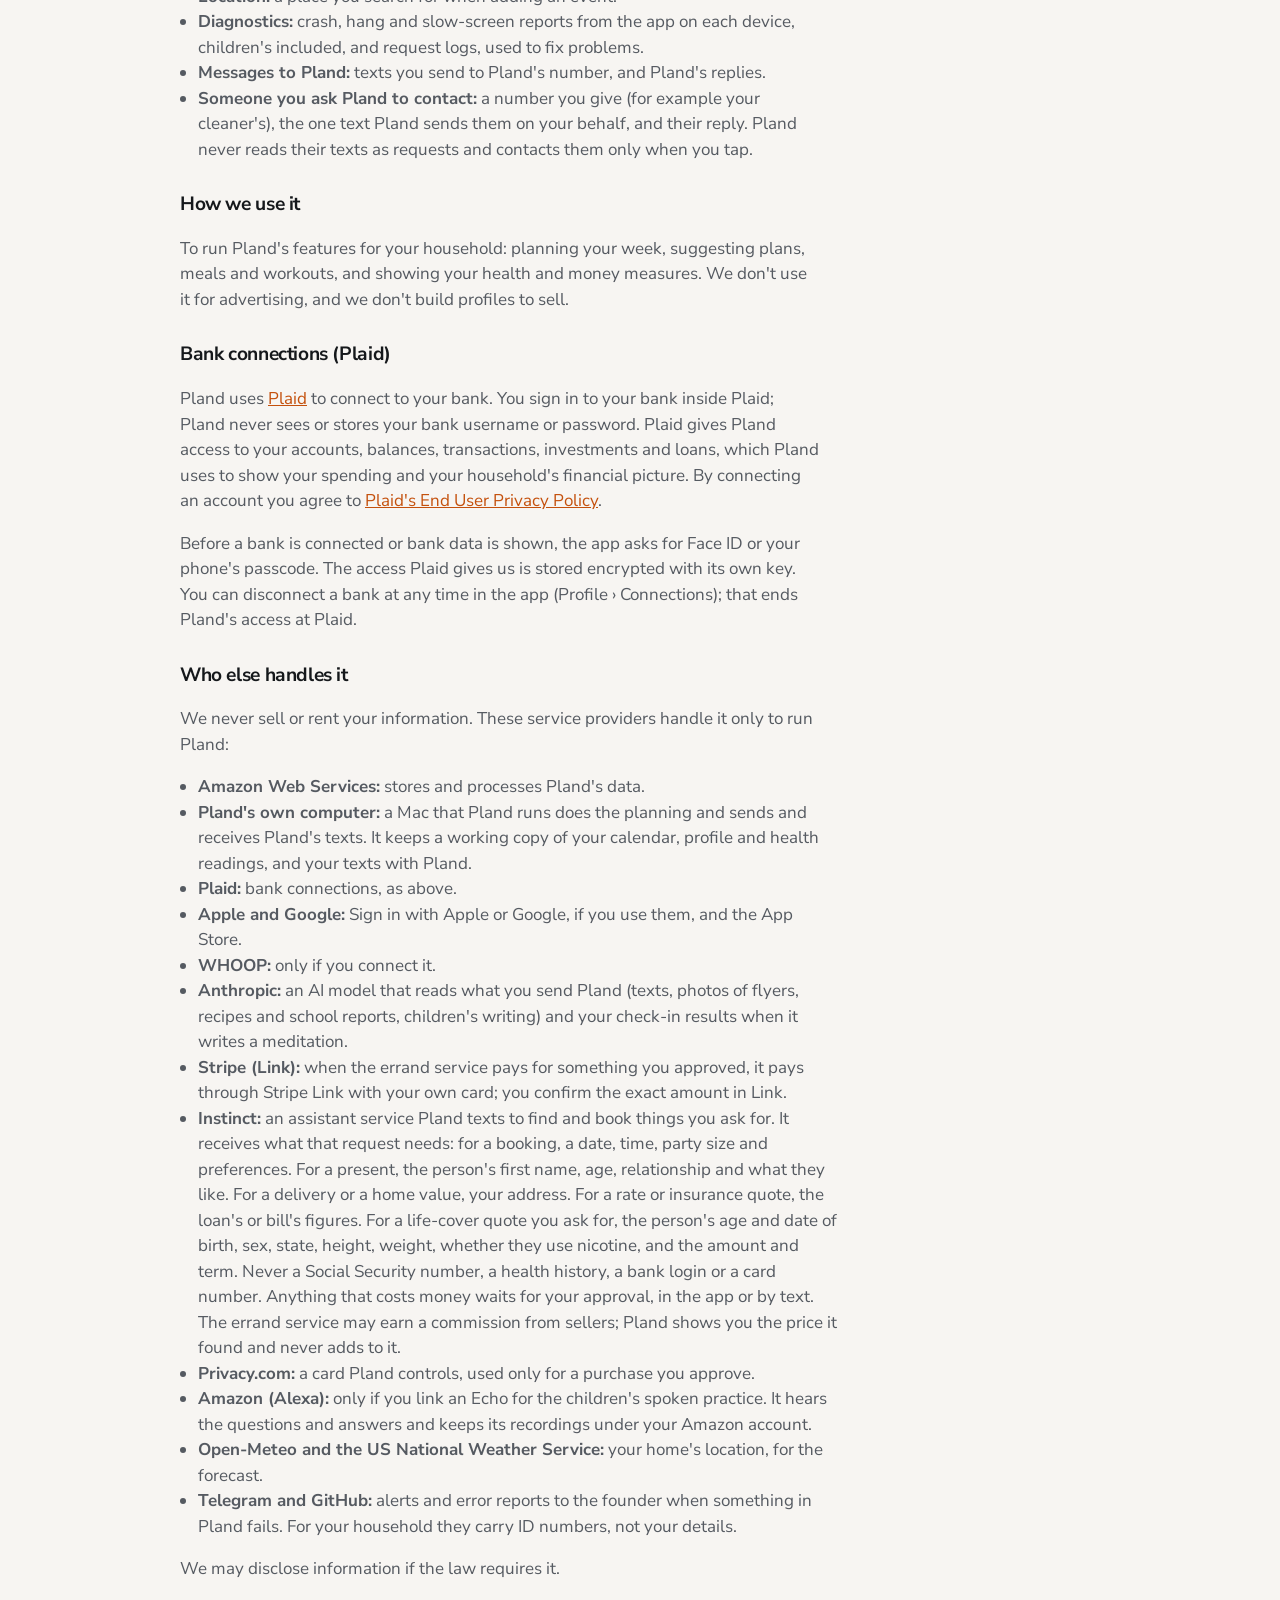
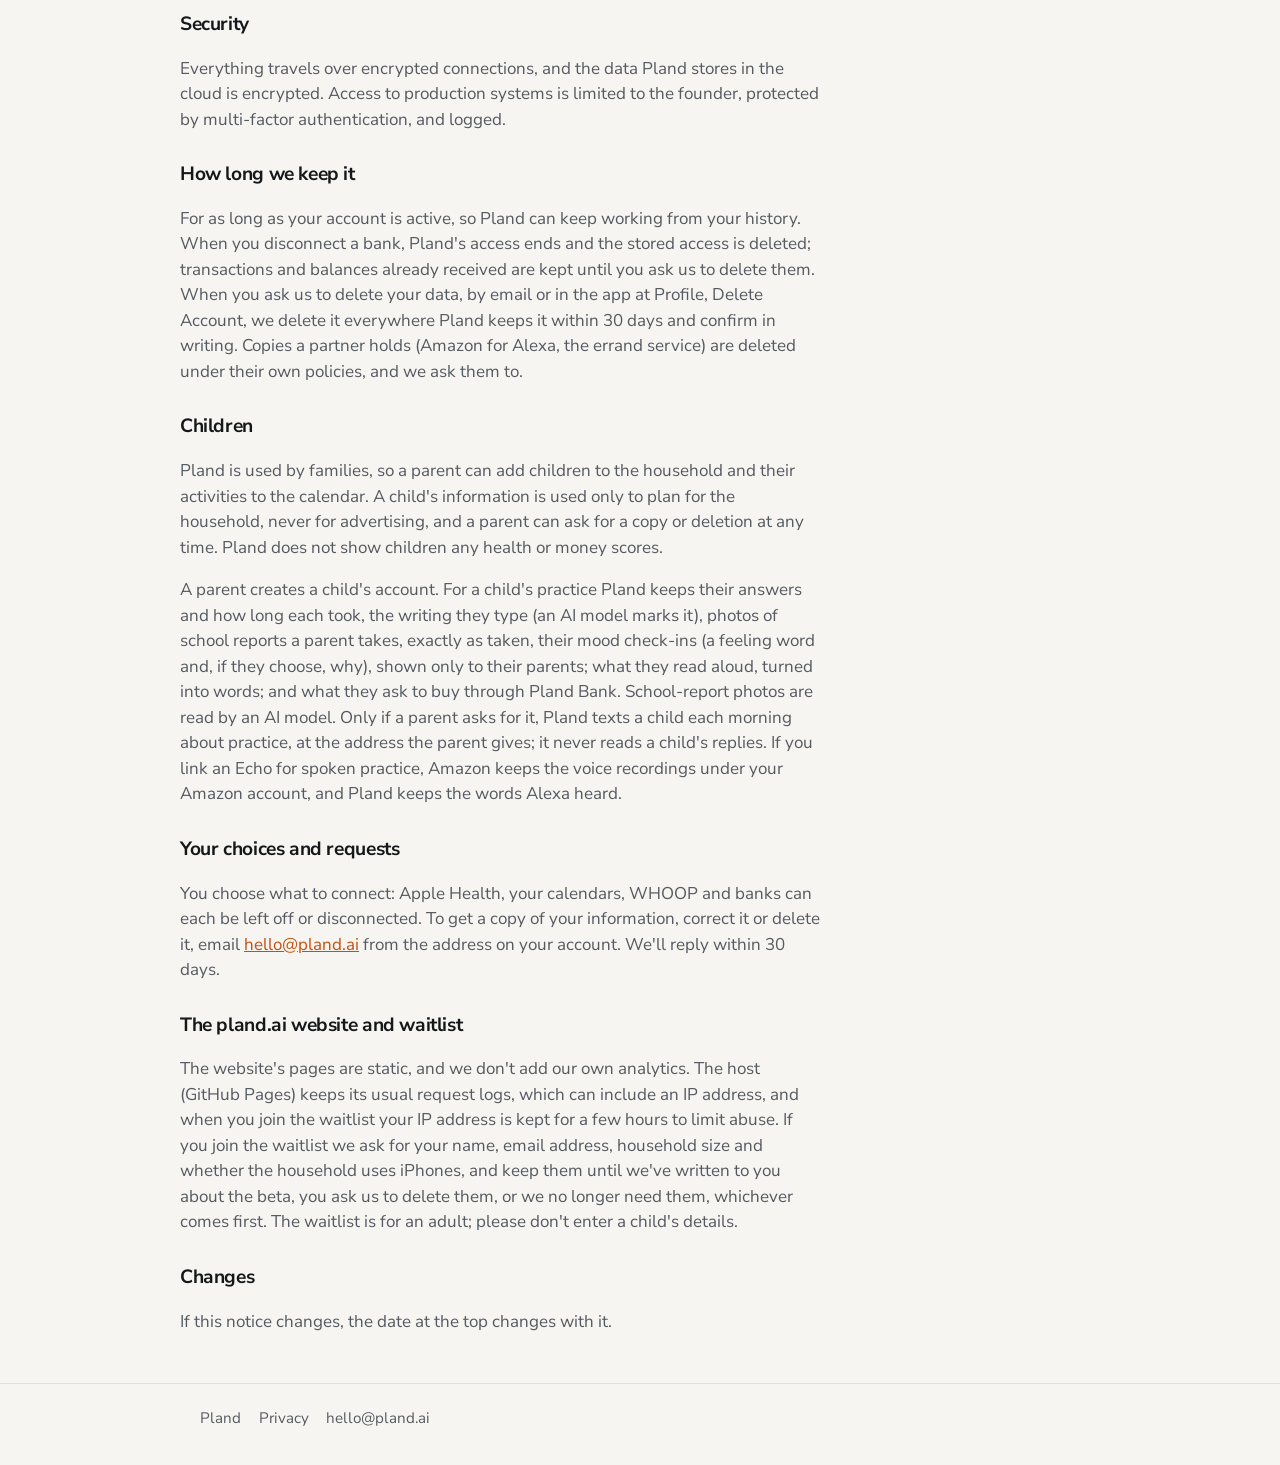
==== commit 720cb468: "Privacy: encryption stated simply and truly (Will: the earlier wording was too specific). Co-Authore" ====
--- a/privacy/index.html
+++ b/privacy/index.html
@@ -86,7 +86,7 @@
     <p>We may disclose information if the law requires it.</p>
 
     <h2>Security</h2>
-    <p>Everything travels over encrypted connections (TLS 1.2 or better) and is encrypted where it is stored, on Amazon's servers and on Pland's own computer. Access to production systems is limited to the founder, protected by multi-factor authentication, and logged.</p>
+    <p>Everything travels over encrypted connections, and the data Pland stores in the cloud is encrypted. Access to production systems is limited to the founder, protected by multi-factor authentication, and logged.</p>
 
     <h2>How long we keep it</h2>
     <p>For as long as your account is active, so Pland can keep working from your history. When you disconnect a bank, Pland's access ends and the stored access is deleted; transactions and balances already received are kept until you ask us to delete them. When you ask us to delete your data, by email or in the app at Profile, Delete Account, we delete it everywhere Pland keeps it within 30 days and confirm in writing. Copies a partner holds (Amazon for Alexa, the errand service) are deleted under their own policies, and we ask them to.</p>
